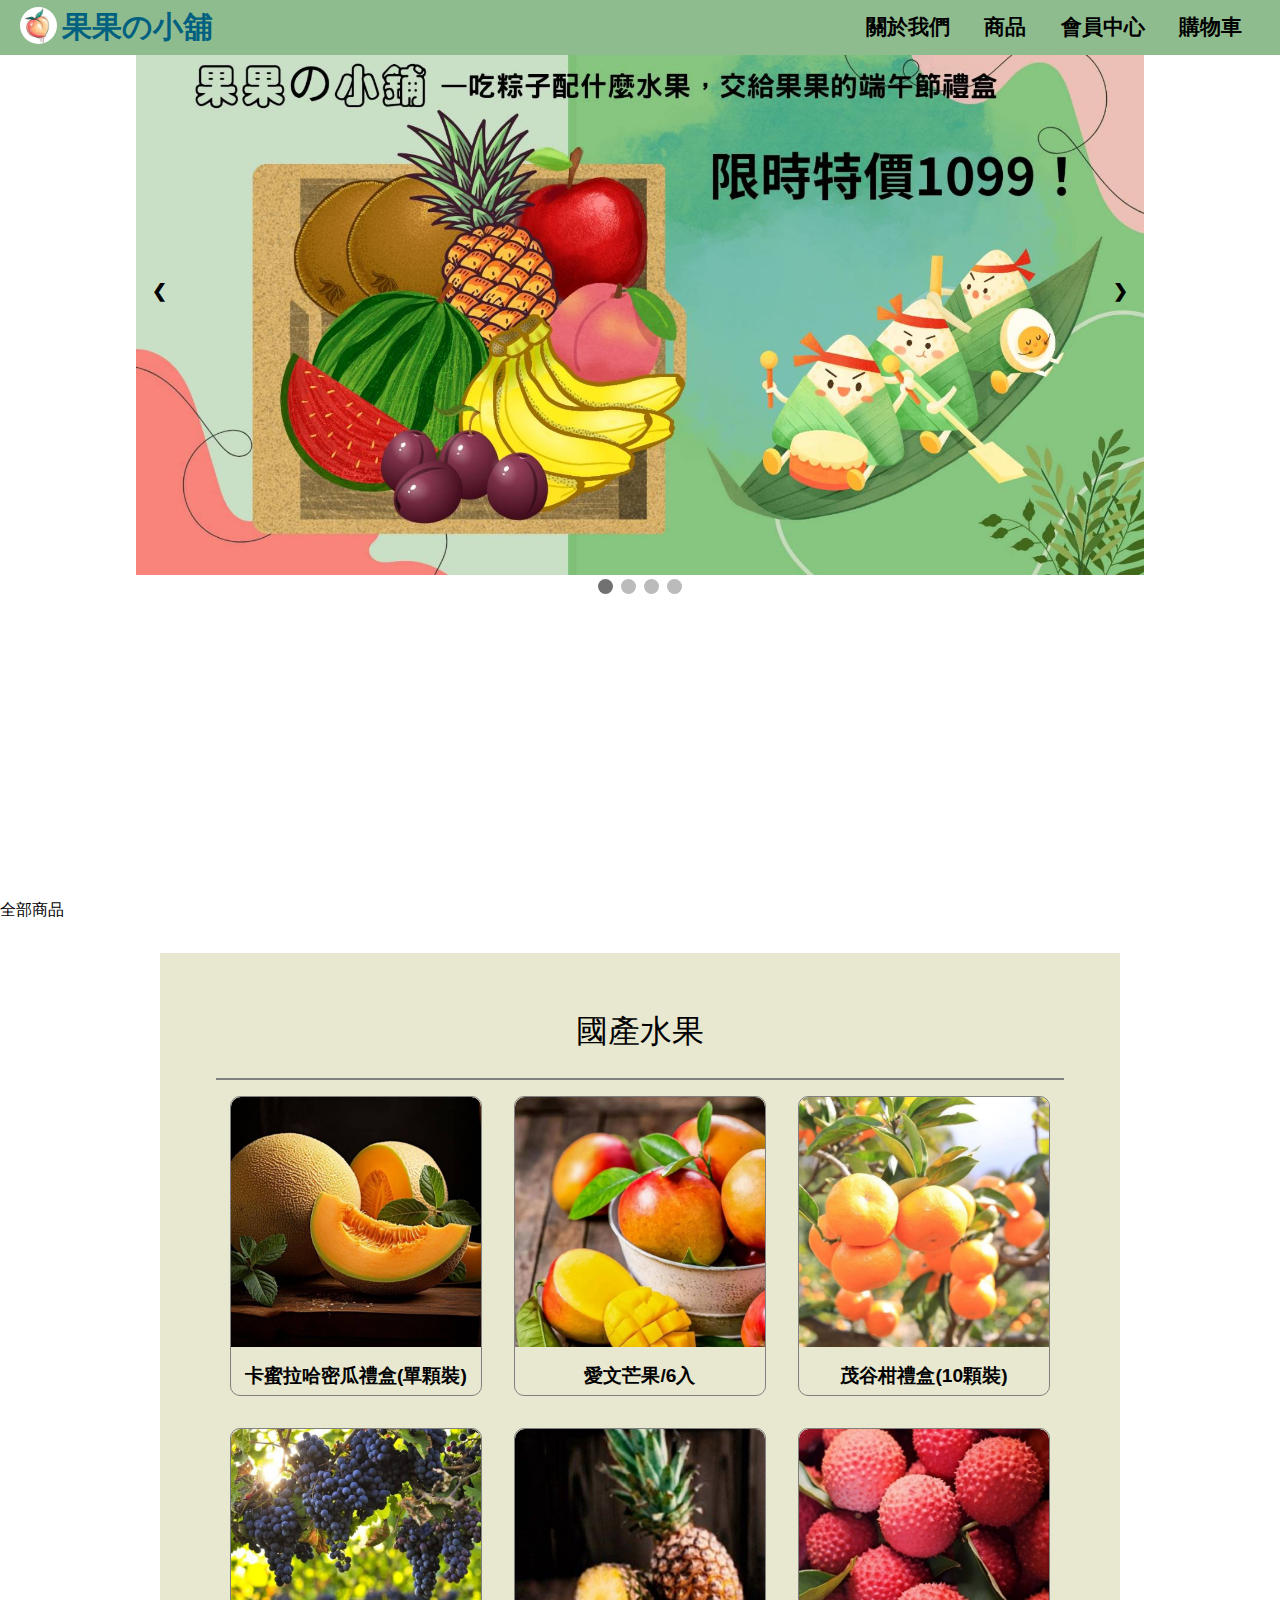
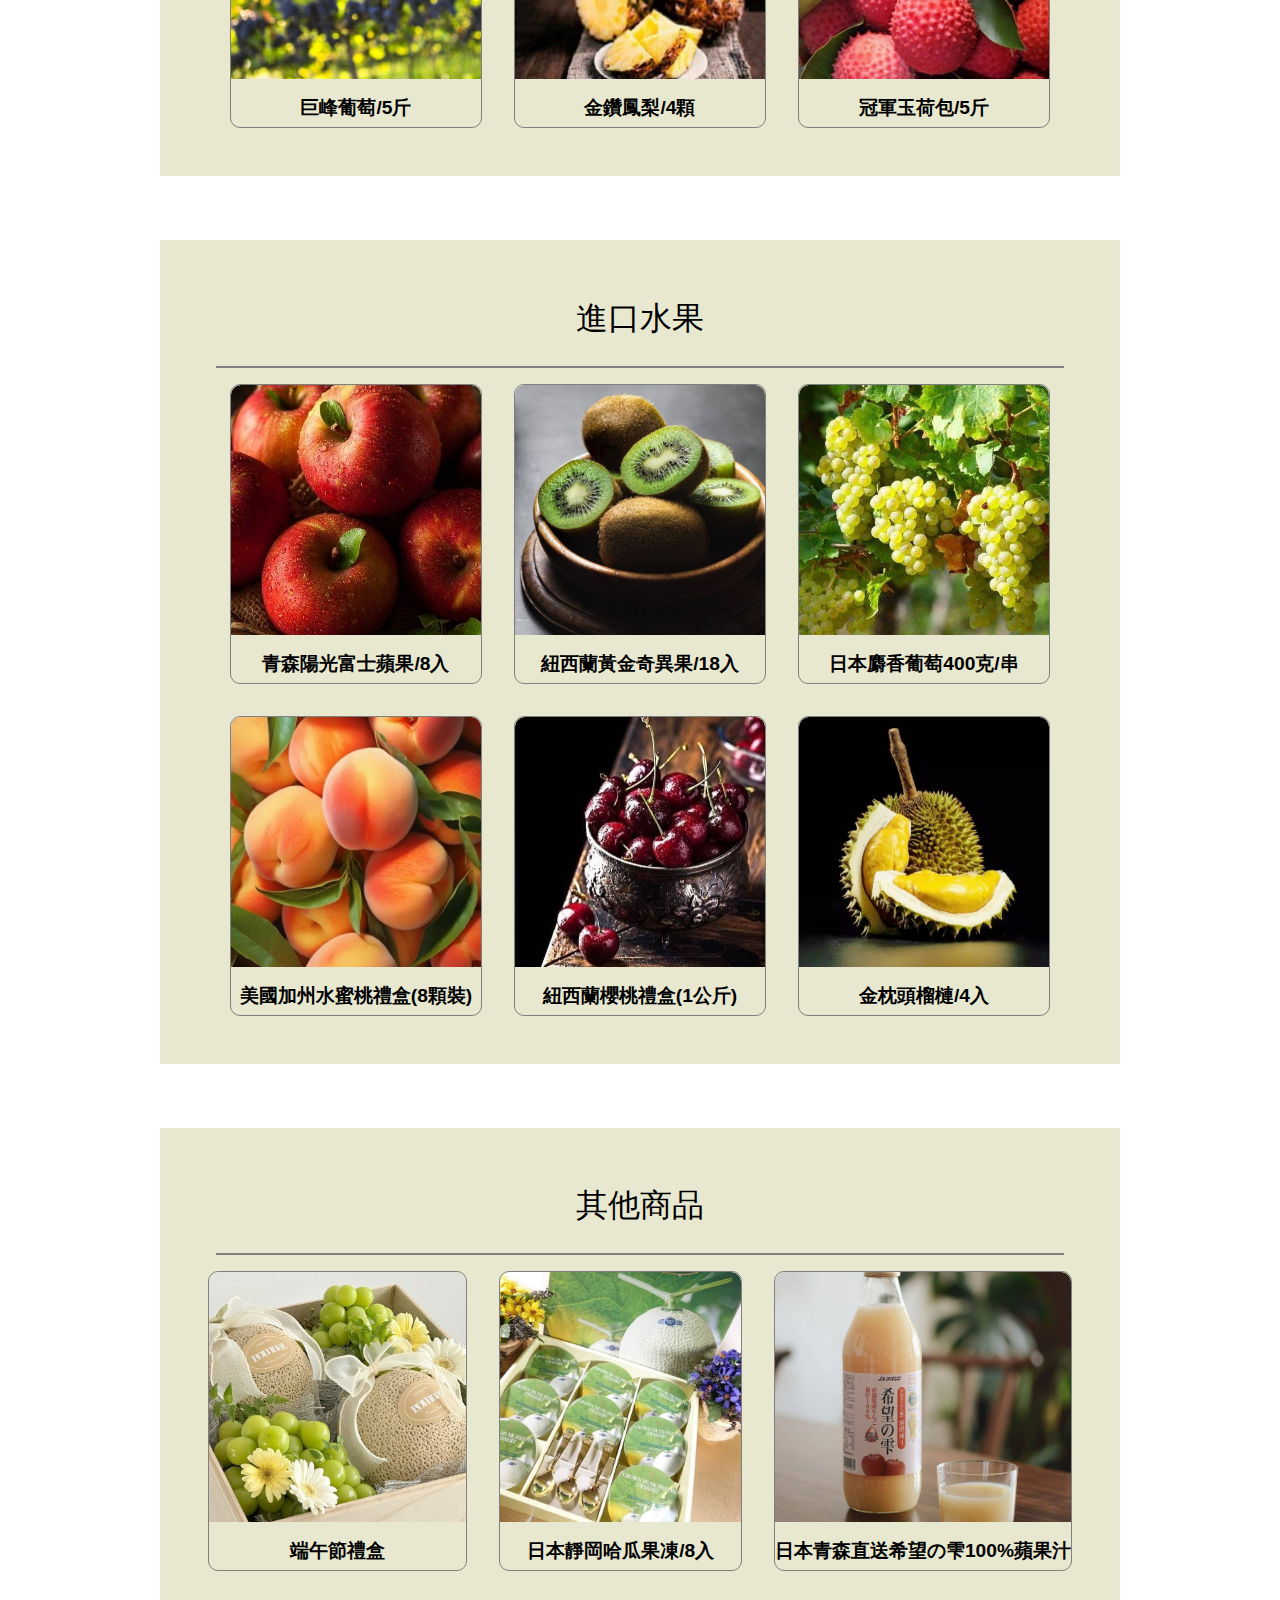
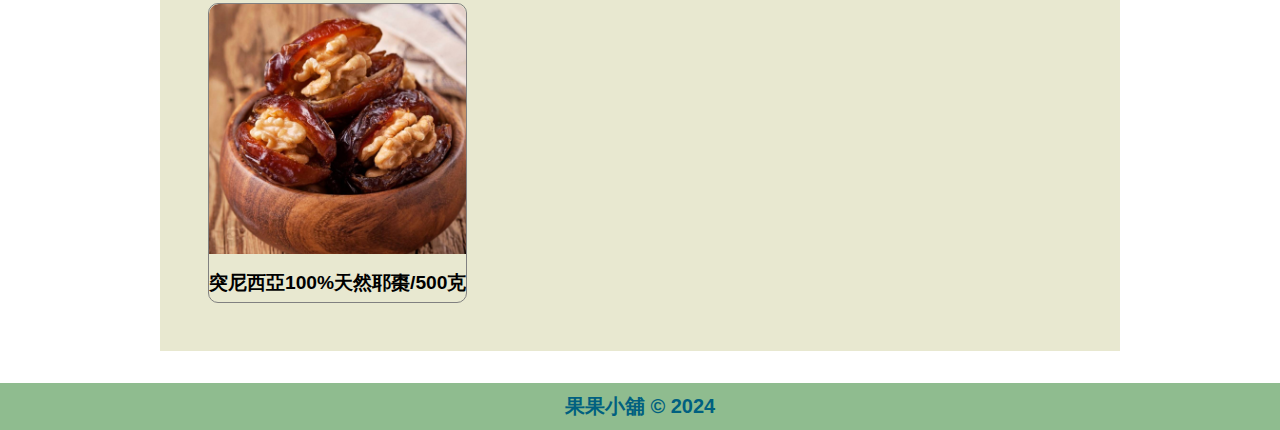
==== index.html @ a440bde3 "Update index.html" ====
<!DOCTYPE html>
<html lang="en">
<head>
    <meta charset="UTF-8">
    <meta http-equiv="X-UA-Compatible" content="IE=edge">
    <meta name="viewport" content="width=device-width, initial-scale=1.0">
    <title>Document</title>
    <!--換logo-->
    <link rel="shortcut icon" href="images/favicon.ico" type="image/x-icon">
    <link rel="stylesheet" href="style.css">
    <script type="text/javascript" src="script.js"></script>
    <script src="https://ajax.googleapis.com/ajax/libs/jquery/3.7.1/jquery.min.js"></script>
</head>
<body>
    <header>
        <div class="left">
            <div><img src="images/logo.jpg"></div>
            <div class="name"><a href="index.html">果果の小舖</a></div>
        </div>
        <nav class="right">
            <a href="AboutUs.html">關於我們</a>
            <a href="#indextitle">商品</a>
            <a href="customerCenter.html">會員中心</a>
            <a href="cart.html">購物車</a>           
        </nav>
    </header>
    <main>
        <section id="container">
            <iframe id="slide" src="slide.html" frameborder="0"></iframe>
        </section>
        <div id="indextitle">全部商品</div>
        <section>
            <div class="content" id="allcontent">
                <div class="contentTitle">國產水果</div>
                <hr>
                <div id="localFruits" class="detail">
                    <!-- 國產商品動態生成並插入到這裡 -->
                </div>
            </div>
        </section>
        <section>
            <div class="content">
                <div class="contentTitle">進口水果</div>
                <hr>
                <div id="importedFruits" class="detail">
                    <!-- 進口商品動態生成並插入到這裡 -->
                </div>
            </div>
        </section>
        <section>
            <div class="content">
                <div class="contentTitle">其他商品</div>
                <hr>
                <div id="otherProducts" class="detail">
                    <!-- 其他商品動態生成並插入到這裡 -->
                </div>
            </div>
        </section>
    </main>
    <footer>
        <p>果果小舖 © 2024</p>
    </footer>

    <script>
        const itemObj = {
            0: { category: 'local', name: '卡蜜拉哈密瓜禮盒(單顆裝)', price: '1000', description: '鮮嫩多汁的新品種，外觀偏橢圓形，甜度高達14度。不像一般哈密瓜軟綿的口感，反而似水梨般清脆爽口，在夏季品嘗沁涼脆口絕對是一大享受。', img: 'muskmelon.jpg', from: '嘉義民雄', pid: 'A00000001', pro: '常溫通風約可保存6天；將哈密瓜以報紙完整包覆後放冰箱冷藏，可冷藏保存約10-14天。' },
            1: { category: 'local', name: '愛文芒果/6入', price: '1500', description: '喝牛奶長大的芒果，皮紅肉黃口感Q，芒果香味別具特色，撲鼻的芒果香，口感香甜細嫩。完全熟成後請冷藏保存，表皮若出現黑色斑點，切除後即可放心食用。每日採收品質嚴選，產季短且產量有限。', img: 'mango.jpg', from: '台南玉井', pid: 'A00000002', pro: '收到後常溫放1-2天再食用甜味更足，常溫約可保存5-7天。' },
            2: { category: 'local', name: '茂谷柑禮盒(10顆裝)', price: '500', description: '自家果園種植，堅持使用少量農藥，皮薄且鮮甜多汁，甜酸中帶有蜂蜜的香氣，十分稀罕美味；富含維他命C、維他命B12、有機酸等營養成分。', img: 'murcott.jpg', from: '台中東勢', pid: 'A00000003', pro: '收到後放置常溫陰涼處即可，建議2星期食用完以保持最佳風味。' },
            3: { category: 'local', name: '巨峰葡萄/5斤', price: '699', description: '果粒大小均勻且堅實，富含維生素A及花青素，口感豐富、清爽酸甜；紅色葡萄－巨峰葡萄，連著果皮一起吃，是你必須品嘗過的水果。', img: 'grapes.jpg', from: '彰化溪湖', pid: 'A00000004', pro: '常溫下可存放3-4天，若放至冰箱冷藏可存放15-20天。' },
            4: { category: 'local', name: '金鑽鳳梨/4顆', price: '480', description: '國際知名的台灣鳳梨，果肉纖維分明且不咬嘴，外皮非常薄易於剝落。富含蛋白酶幫助身體有效吸收蛋白質，可調節身體機能的天然保養品。', img: 'pineapple.jpg', from: '臺南關廟', pid: 'A00000005', pro: '放在陰涼通風處，常溫下可保鮮2-3天。' },
            5: { category: 'local', name: '冠軍玉荷包/5斤', price: '1280', description: '評鑑冠軍的玉荷包是王者荔枝品種，果肉豐厚且核小，汁多酸甜比例佳，擁有高甜度但卻不會甜到膩口；為百大青農栽種，經層層把關可放心食用。', img: 'lychee.jpg', from: '高雄', pid: 'A00000006', pro: '新鮮玉荷包用報紙包住，放進塑膠袋冷藏，可保存約7天。' },
            6: { category: 'imported', name: '青森陽光富士蘋果/8入', price: '1240', description: '生長在陽光充足、晝夜溫差大的天氣，加上果農的細心栽種，每一顆蜜蘋果斑點明顯，甜度及口感極佳，經常會在果核周圍生產蜜芯及蜜炙，切開為透明霜狀，如蜂蜜般香甜美味。', img: 'apple.jpg', from: '日本', pid: 'B00000001', pro: '放入冰箱冷藏，可存放約2-3週。' },
            7: { category: 'imported', name: '紐西蘭黃金奇異果/18入', price: '1080', description: '國際6大有機評鑑機構抽驗合格，果皮薄透、果肉豐沛多汁且甜中帶微酸。嚴選的特大果規格，帶有獨特濃濃的蜜糖香氣，甜味超濃，一點酸味也沒有，18顆家庭號箱適合全家一同享用。', img: 'kiwi.jpg', from: '紐西蘭', pid: 'B00000002', pro: '放入冰箱冷藏，可存放約2-3週。' },
            8: { category: 'imported', name: '日本麝香葡萄400克/串', price: '1200', description: '日本季節限定葡萄，飽滿翠綠且皮薄無籽；因甜度極高，若果實熟成由綠轉黃，反而會使麝香葡萄更香甜，一顆接一顆停不下來。', img: 'greengrape.jpg', from: '日本', pid: 'B00000003', pro: '冷藏保存約5天。' },
            9: { category: 'imported', name: '美國加州水蜜桃禮盒(8顆裝)', price: '1500', description: '加州空運水蜜桃最快能於採收後二十四小時抵達台灣，新鮮度如同剛採收自果園一般。入口即化的水蜜桃，甜而多汁，濃郁的香氣，厚實的果肉，一口咬下超幸福。', img: 'peach.jpg', from: '美國', pid: 'B00000004', pro: '冷藏保存放2-3天，請盡快食用完畢。' },
            10: { category: 'imported', name: '紐西蘭櫻桃禮盒(1公斤)', price: '1380', description: '櫻桃含有豐富的花青素、槲皮素、鞣花酸，都是天然的抗氧化劑，有潤澤肌膚的功效；專人摘採，以冰水流動清洗、包裝，就像現摘的一樣；香甜的櫻桃搭配精美包裝為送禮的第一選擇。', img: 'cherry.jpg', from: '紐西蘭', pid: 'B00000005', pro: '冷藏可保存10~14天。' },
            11: { category: 'imported', name: '金枕頭榴槤/4入', price: '4500', description: '從泰國空運的熱帶水果之王的榴槤，果肉呈淡黃色、口感軟嫩香甜像冰淇淋，撲鼻而來的香氣讓人欲罷不能！', img: 'durian.jpg', from: '泰國', pid: 'B00000006', pro: '未成熟可存放常溫，榴槤成熟時而表皮稍裂，即可將果肉取下，放置冷藏或冷凍。' },
            12: { category: 'other', name: '端午節禮盒', price: '1099', description: '日本麝香葡萄以及水蜜桃禮盒，限時的端午節禮盒；吃完粽子吃一口水果恰好，不論自行享用或送禮，都非合適喔！', img: 'giftbox.jpg', from: '日本', pid: 'C00001234', pro: '冷藏保存約4天。' },
            13: { category: 'other', name: '日本靜岡哈瓜果凍/8入', price: '1300', description: '原料取自於日本皇冠級靜岡哈密瓜的日本靜岡縣哈密瓜果凍，芳醇濃厚又爽口的哈蜜瓜甜味，被完整的封鎖在這個果凍裡，配上高質感的金色湯匙品嚐，又是更上一層的豪華感受；使用精緻的包裝非常適合送禮。', img: 'jelly.jpg', from: '日本', pid: 'B00000007', pro: '於冰箱冷藏（建議3～5日食用完畢）。' },
            14: { category: 'other', name: '日本青森直送希望の雫100%蘋果汁', price: '250', description: '100%日本青森縣產蘋果鮮榨而成，無任何添加；嚴選蜜蘋果，飽滿又多汁；濃郁蘋果香氣，口感滑順香甜，日本原裝進口連續六年獲國際品質評鑑組織(Monde Selection)金獎。', img: 'juice.jpg', from: '日本', pid: 'B00000008', pro: '收到後請冷藏保存，3天為最佳賞味期，敬請儘速食用完畢。' },
            15: { category: 'other', name: '突尼西亞100%天然耶棗/500克', price: '300', description: '超級食物椰棗，含有豐富維他命、礦物質、膳食纖維，而且含天然果糖，但升糖指數低，可以當作健康小食；為突尼西亞三寶之一。', img: 'jujube.jpg', from: '突尼西亞', pid: 'B00000009', pro: '存放於常溫，避免於高溫、潮濕、日光直射，開封後請於半個月內食用完畢。' },
        };
        window.onload = function() {
            generateItems();
        };
        function generateItems() {
            let objLength = Object.keys(itemObj).length;
            for(let i=0; i<objLength; i++) {
                let item = itemObj[i.toString()];
                if (item.category == 'local') {
                    $("#localFruits").append(newCardItem(item));
                } else if (item.category == 'imported') {
                    $("#importedFruits").append(newCardItem(item));
                } else {
                    $("#otherProducts").append(newCardItem(item));
                }
            }
        }
        function newCardItem(item) {
            let temp = '';
            temp += '<a href="details.html?name=' + encodeURIComponent(item.name) + '&description=' + encodeURIComponent(item.description) 
            +'&price=' + encodeURIComponent(item.price) + '&img=' + encodeURIComponent(item.img) + '&pid=' + encodeURIComponent(item.pid)
            + '&pro=' + encodeURIComponent(item.pro) + '&from=' + encodeURIComponent(item.from) + '">';
            temp += '<div class="cardItem">';
            temp += '  <img class="card-img-top" src="./images/' + item.img + '"></img>';
            temp += '  <div class="card-body">';
            temp += '    <p class="card-text" style="height: 1rem;">' + item.name + '</p>';
            temp += '  </div>';
            temp += '</div>';
            return temp;
        }
    </script>
</body>
</html>
---- style.css ----
* {
    margin: 0%;
    padding: 0%;
    list-style: none;
    font-family: sans-serif, "標楷體";
}

.left {
    display: flex;
    float: left;
    margin: 7px 0px 8px 20px;
}

.left img {
    width: 37px;
    border-radius: 50%;
    margin-right: 5px;
}

.name a {
    text-decoration: none;
    color: #006080;
    font-weight: 600;
    font-size: 30px;
}

.right {
    float: right;
    margin-right: 10px;
}

/*header*/
header {
    background-color: #8fbc8f;
    position: fixed;
    width: 100%;
    height: 55px;
}

nav {
    padding: 13px;
}

nav a {
    text-decoration: none;
    font-size: 21px;
    font-weight: 600;
    color: black;
    padding: 18px 15px;
}

nav a:hover {
    background-color: #008080;
    color: #bc8f8f;
}

/*main*/
section {
    display: flex;
    justify-content: center;
}

#container {
    width: 100%;
    height: 100vh;
}

#slide {
    width: 80%;
    width: 80%;
    border: none;
}

.content {
    display: grid;
    grid-gap: 1rem;
    grid-template-rows: auto auto;
    width: 75%;
    margin: 2.5% auto;
    background: #e8e8d0;
    padding: 3rem;
    box-sizing: border-box;
}

.contentTitle {
    text-align: center;
    margin: 1%;
    font-size: 2rem;
}

hr {
    border: 1px solid;
    width: 98%;
    margin: 0 auto;
}

.detail {
    display: grid;
    grid-gap: 2rem;
    grid-template-columns: 1fr 1fr 1fr;
    grid-template-rows: 1fr 1fr;
    width: auto;
    margin: 0 auto;
    padding: 0;
}

.detail>a {
    display: flex;
    justify-content: center;
    align-items: center;
    text-decoration: none;
    width: 100%;
}

.cardItem {
    border: 1px solid gray;
    border-radius: 10px;
    overflow: hidden;
    width: 100%;
    height: 300px;
    box-sizing: border-box;
    text-align: center;
    display: flex;
    flex-direction: column;
    justify-content: space-between;
    align-items: stretch;
}

.card-img-top {
    width: 100%;
    height: 250px;
    object-fit: cover;
    border-top-left-radius: 10px;
    border-top-right-radius: 10px;
}

.card-text {
    color: black;
    font-weight: 600;
    font-size: 1.2rem;
    padding: 1rem 0;
    overflow: hidden;
    text-overflow: ellipsis;
    white-space: nowrap;
    margin: 0;
    width: 100%;
    height: 100px;
}

/*footer*/
footer {
    background-color: #8fbc8f;
    color: #006080;
    font-weight: 600;
    text-align: center;
    font-size: 20px;
    padding: 10px;
}

/*aboutus*/
.alltext {
    width: 60%;
    align-items: center;
    margin-top: 55px;
}

.about {
    background-color: #e8e8d0;
    border: 2px dashed black;
    border-radius: 15px;
    margin: 10px;
    padding: 10px;
}

.abouttitle {
    font-size: 20px;
    font-weight: 600;
}

.abouttext {
    background-color: #e8e8d0;
    font-size: 17px;
    margin-top: 2px;
}

.aboutus {
    display: flex;
    justify-content: center;
    align-items: center;
    width: 28%;
}

.pic img {
    width: 180px;
    border-radius: 50%;
    margin: 10px;
    border: 1px solid black;
}

.us {
    font-size: 22px;
    font-weight: 700;
    margin: 10px 0px 9px 0px;
}

.ustext {
    font-size: 17px;
    font-weight: 600;
    margin-bottom: 10px;
}

@media screen and (max-width: 639px) {
    .right {
        display: none;
    }

    .left {
        width: 100%;
        background-color: grey;
    }
}

@media (max-width: 768px) {
    .product-details {
        flex-direction: column;
    }

    .product-details>.left {
        width: 100%;
        height: auto;
    }

    .product-details>.right {
        width: 100%;
        margin-left: 0;
        margin-top: 1rem;
    }

    .btn_cart,
    .btn-container {
        width: 100%;
    }
}

@media (max-width: 480px) {
    .feedback {
        margin: 2% 1%;
        padding: 1%;
    }

    .getFeedback {
        padding: 0.5rem;
        margin: 0.5rem;
    }
}
/*map*/
.map {
    display: flex;
    margin: 2%;
}

.mapleft {
    text-align: right;
    width: 50%;
}

.mapright {
    text-align: left;
    width: 50%;
    margin: 3% 1%;
}
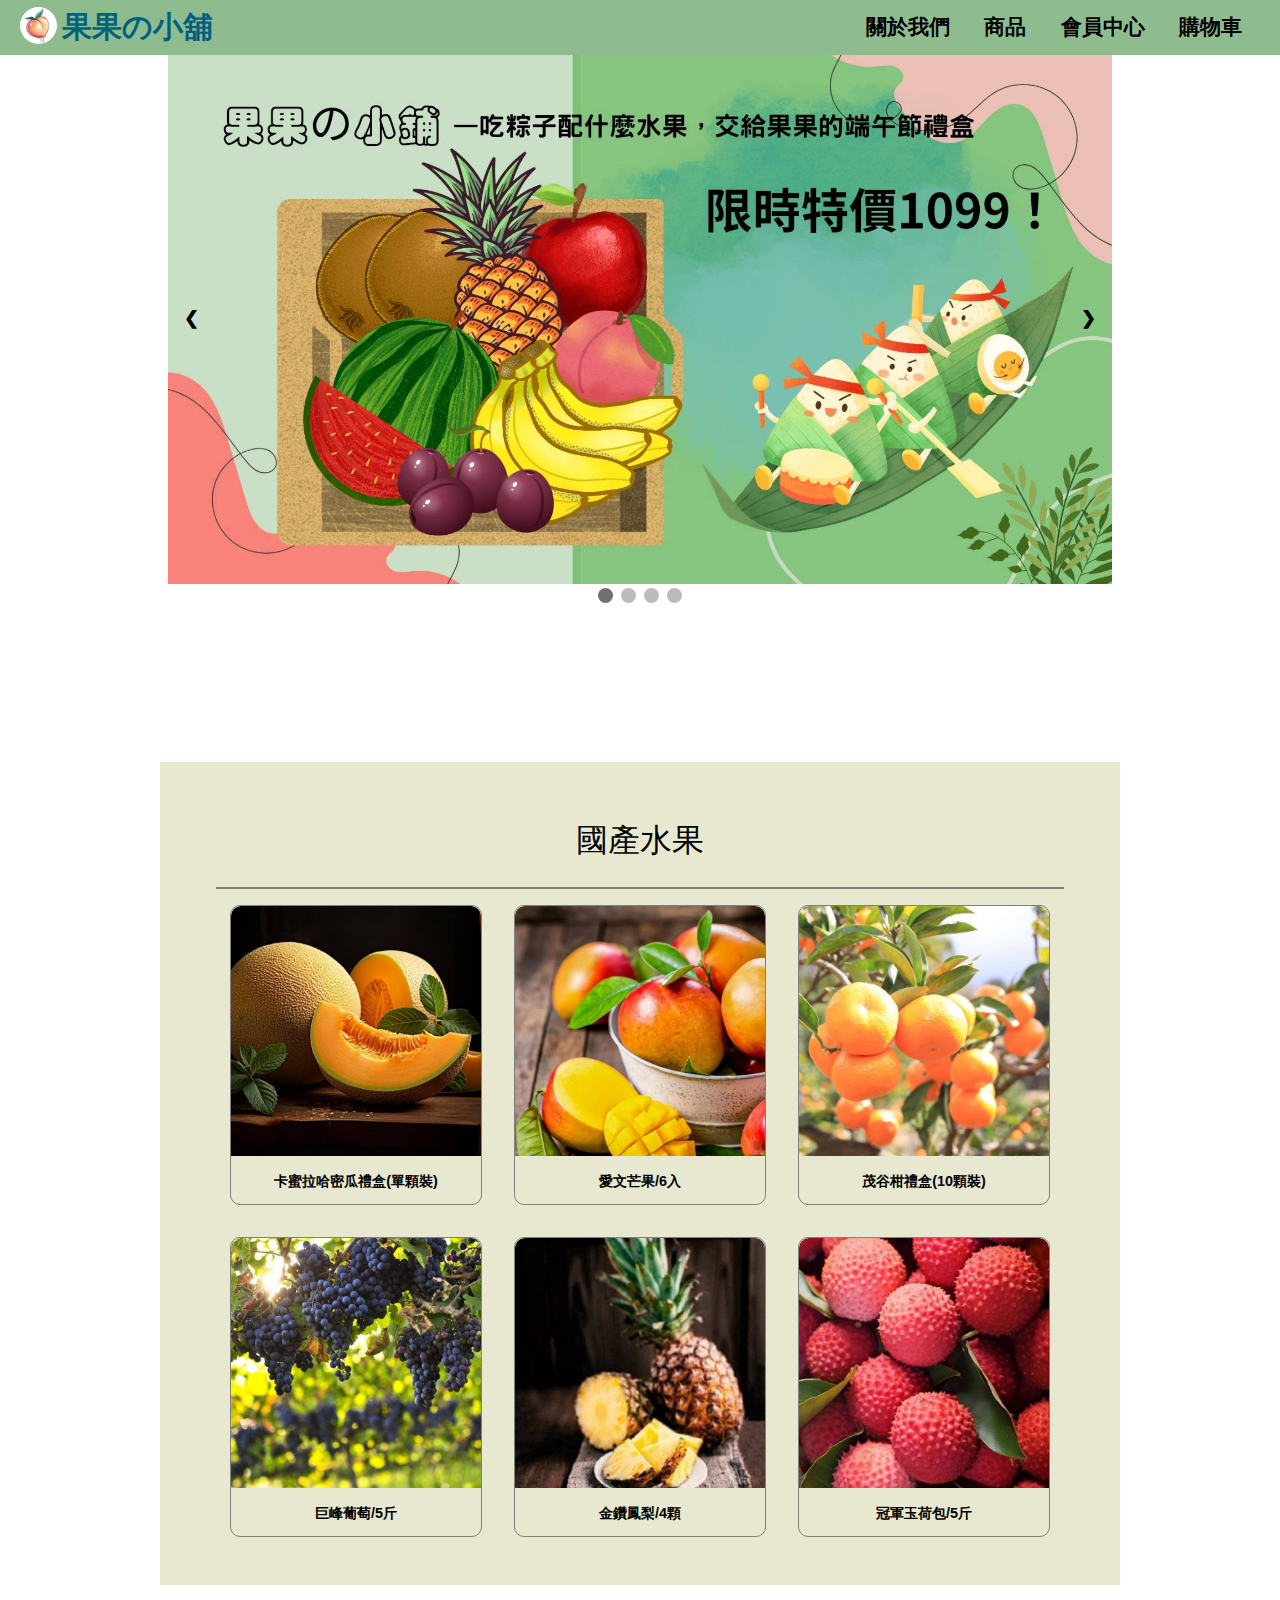
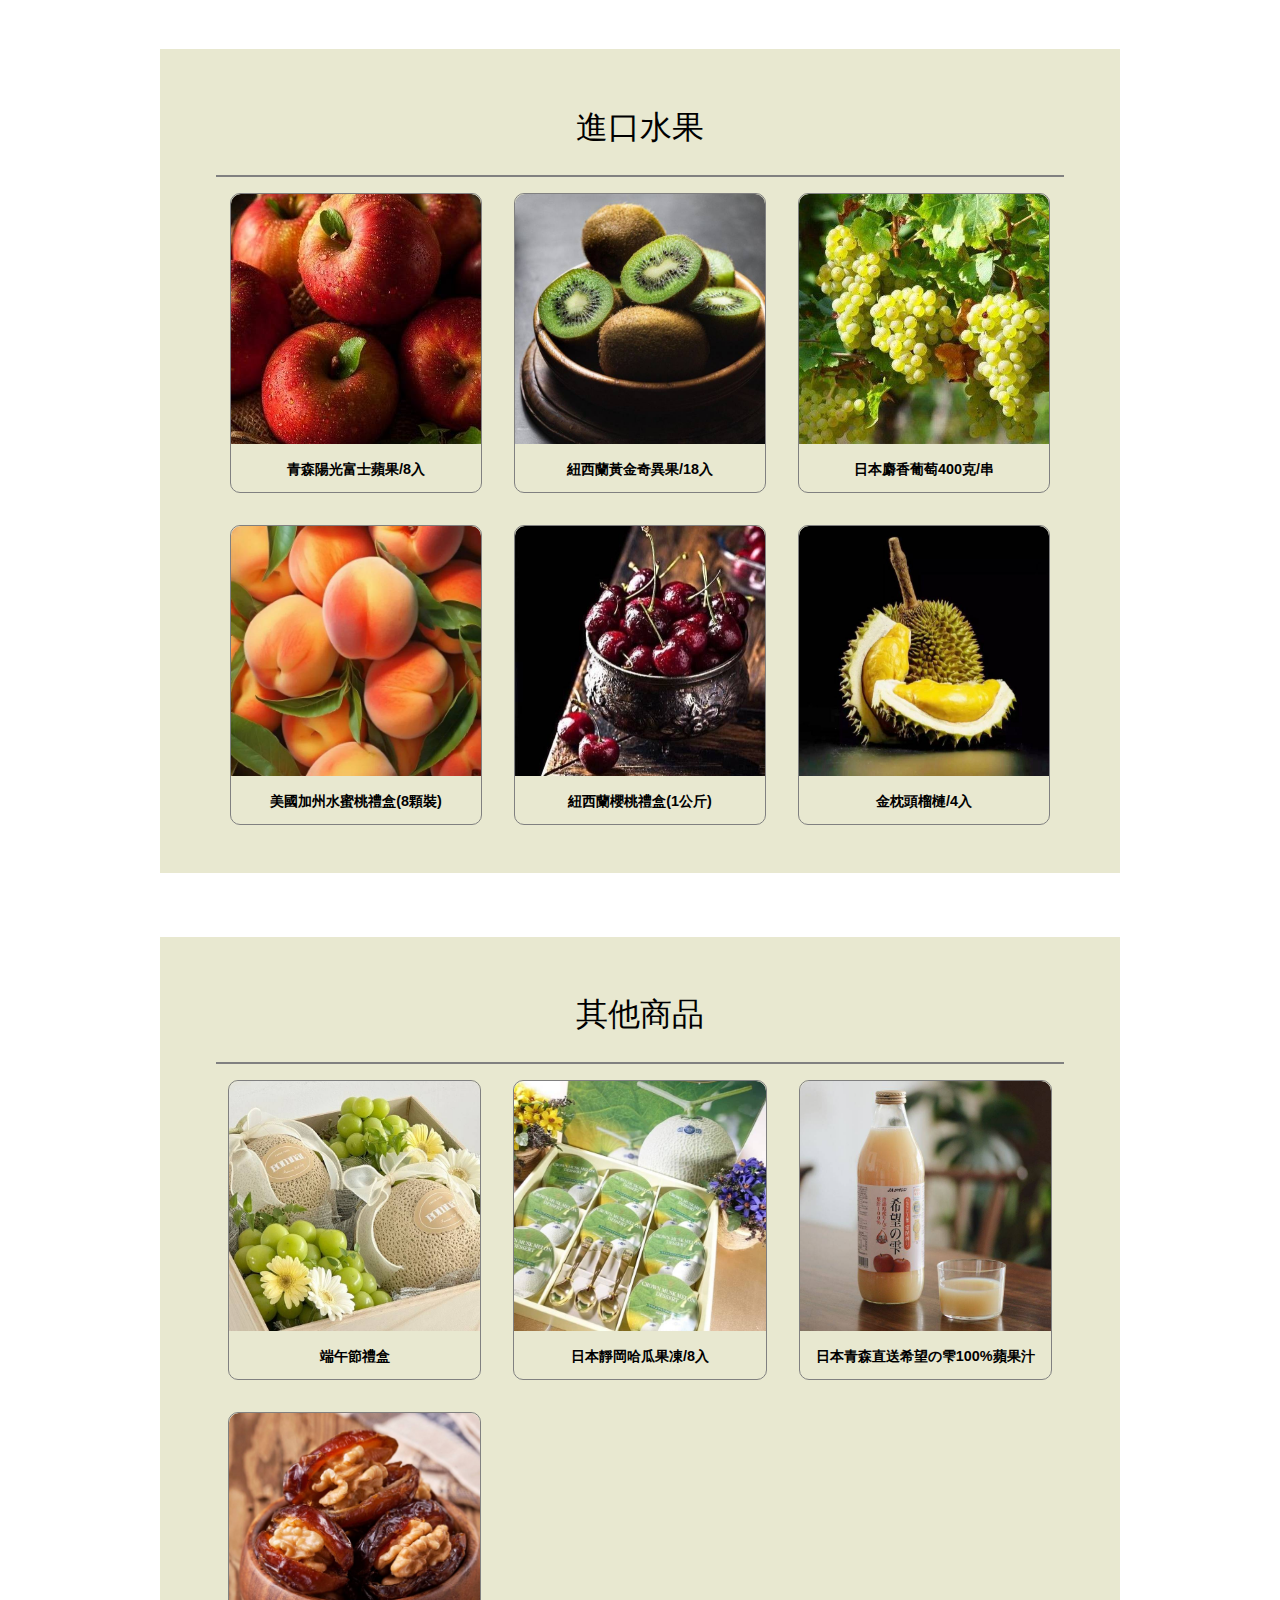
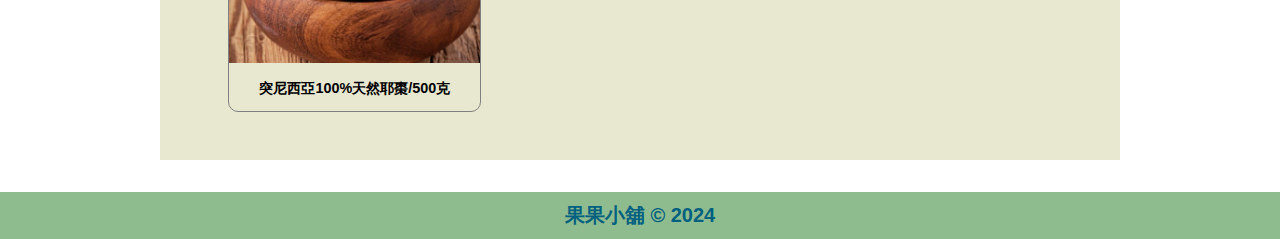
==== commit 5aab1790: "Update index.html" ====
--- a/index.html
+++ b/index.html
@@ -19,7 +19,7 @@
         </div>
         <nav class="right">
             <a href="AboutUs.html">關於我們</a>
-            <a href="#indextitle">商品</a>
+            <a href="#allcontent">商品</a>
             <a href="customerCenter.html">會員中心</a>
             <a href="cart.html">購物車</a>           
         </nav>
@@ -28,9 +28,8 @@
         <section id="container">
             <iframe id="slide" src="slide.html" frameborder="0"></iframe>
         </section>
-        <div id="indextitle">全部商品</div>
         <section>
-            <div class="content" id="allcontent">
+            <div class="content">
                 <div class="contentTitle">國產水果</div>
                 <hr>
                 <div id="localFruits" class="detail">
--- a/style.css
+++ b/style.css
@@ -60,14 +60,25 @@
     justify-content: center;
 }
 
+#allcontent {
+    width: 75%;
+    font-size: 2rem;
+    text-align: center;
+    color: black;
+    padding: 10px 0px;
+    margin: auto;
+    background-color: #e8e8d0;
+}
+
 #container {
     width: 100%;
-    height: 100vh;
+    height: 730px;
 }
 
 #slide {
-    width: 80%;
-    width: 80%;
+    margin-top: 45px;
+    width: 75%;
+    height: 100%;
     border: none;
 }
 
@@ -137,7 +148,7 @@
 .card-text {
     color: black;
     font-weight: 600;
-    font-size: 1.2rem;
+    font-size: 0.9rem;
     padding: 1rem 0;
     overflow: hidden;
     text-overflow: ellipsis;
@@ -209,63 +220,126 @@
     margin-bottom: 10px;
 }
 
-@media screen and (max-width: 639px) {
-    .right {
-        display: none;
-    }
-
-    .left {
-        width: 100%;
-        background-color: grey;
-    }
-}
-
-@media (max-width: 768px) {
-    .product-details {
+@media (min-width:600px) and (max-width:979px) {
+    * {
+        margin: 0;
+        font-size: 14px;
+    }
+
+    header {
+        height: 70px;
+        margin: 0;
+    }
+
+    #container {
+        height: 500px;
+    }
+
+    #slide {
+        height: 100%;
+        width: 75%;
+        margin-top: 80px;
+    }
+
+    nav a {
+        font-size: 18px;
+        padding: 5px;
+    }
+
+    .detail {
+        width: 90%;
+        grid-template-columns: 1fr 1fr;
+        grid-template-rows: 1fr 1fr 1fr;
+    }
+
+    #otherProducts {
+        width: 90%;
+        grid-template-columns: 1fr 1fr;
+        grid-template-rows: 1fr 1fr;
+    }
+
+    .alltext {
+        width: 80%;
+        margin-top: 90px;
+    }
+
+    #us {
         flex-direction: column;
-    }
-
-    .product-details>.left {
-        width: 100%;
-        height: auto;
-    }
-
-    .product-details>.right {
-        width: 100%;
-        margin-left: 0;
-        margin-top: 1rem;
-    }
-
-    .btn_cart,
-    .btn-container {
-        width: 100%;
-    }
-}
-
-@media (max-width: 480px) {
-    .feedback {
-        margin: 2% 1%;
-        padding: 1%;
-    }
-
-    .getFeedback {
-        padding: 0.5rem;
-        margin: 0.5rem;
-    }
-}
-/*map*/
-.map {
-    display: flex;
-    margin: 2%;
-}
-
-.mapleft {
-    text-align: right;
-    width: 50%;
-}
-
-.mapright {
-    text-align: left;
-    width: 50%;
-    margin: 3% 1%;
-}
+        align-items: center;
+    }
+
+    .us,
+    .ustext {
+        text-align: center;
+    }
+
+    .aboutus {
+        flex-direction: column;
+        align-items: center;
+        width: 85%;
+    }
+}
+
+@media screen and (max-width:599px) {
+    * {
+        margin: 0;
+        font-size: 12px;
+    }
+
+    header {
+        height: 90px;
+        margin: 0;
+    }
+
+    #container {
+        height: 320px;
+    }
+
+    #slide {
+        height: 100%;
+        width: 75%;
+        margin-top: 100px;
+    }
+
+    nav a {
+        font-size: 16px;
+        padding: 5px;
+    }
+
+    #allcontent {
+        margin-top: 40px;
+    }
+
+    .detail {
+        width: 90%;
+        grid-template-columns: 1fr;
+        grid-template-rows: 1fr 1fr 1fr 1fr 1fr 1fr;
+    }
+
+    #otherProducts {
+        width: 90%;
+        grid-template-columns: 1fr;
+        grid-template-rows: 1fr 1fr 1fr 1fr;
+    }
+
+    .alltext {
+        width: 80%;
+        margin-top: 90px;
+    }
+
+    #us {
+        flex-direction: column;
+        align-items: center;
+    }
+
+    .us,
+    .ustext {
+        text-align: center;
+    }
+
+    .aboutus {
+        flex-direction: column;
+        align-items: center;
+        width: 85%;
+    }
+}
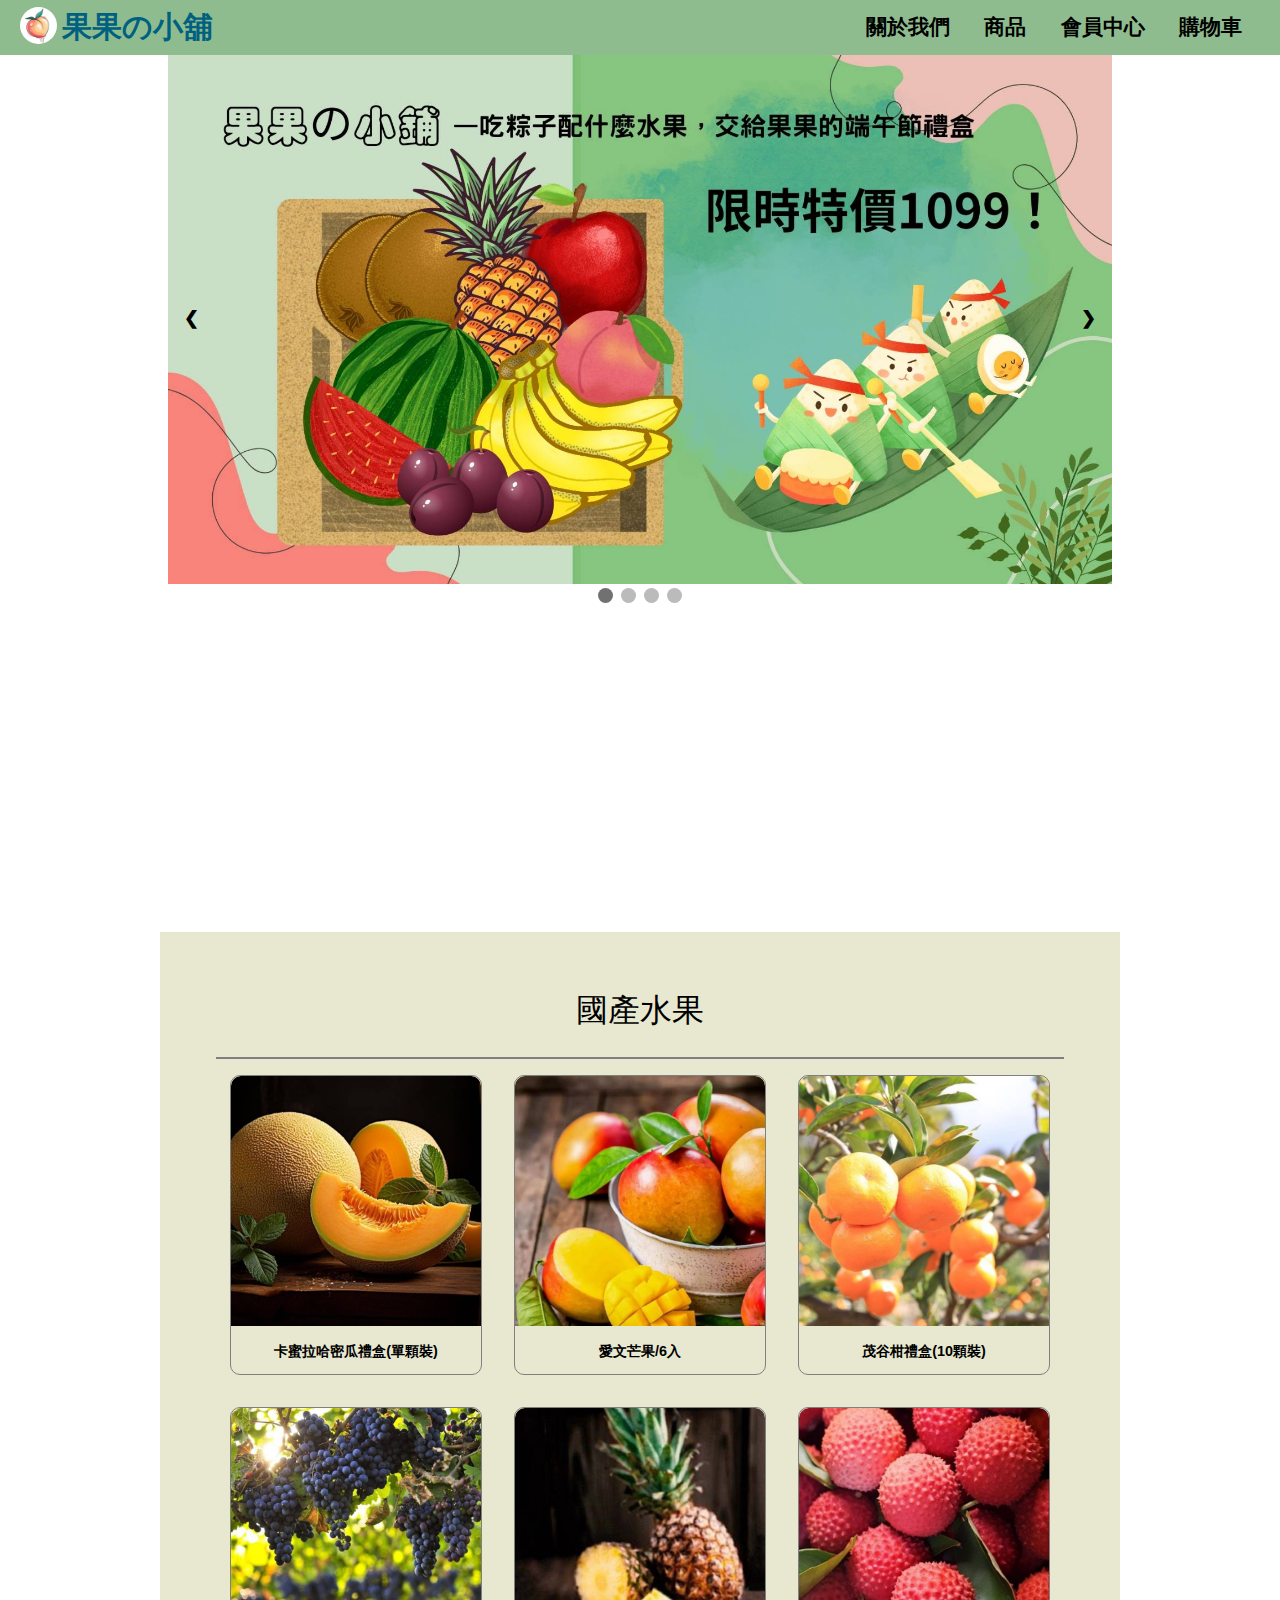
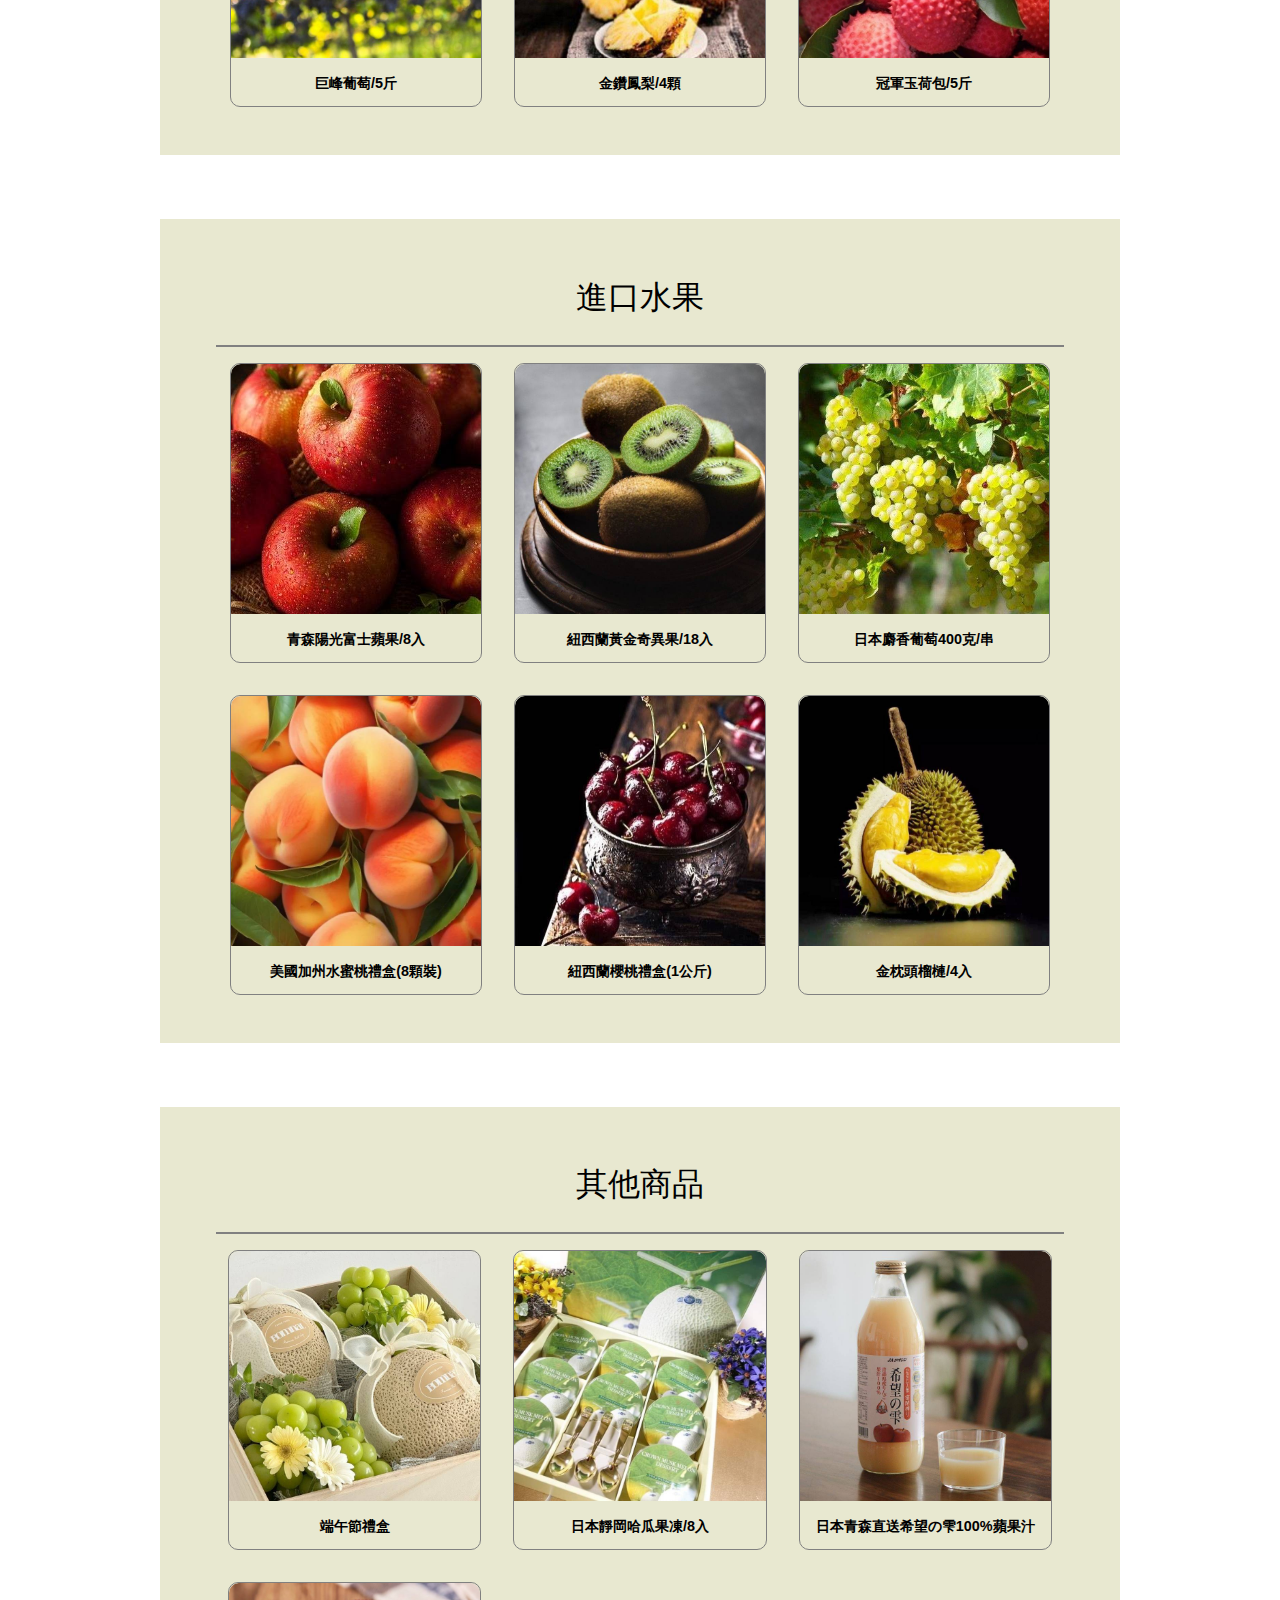
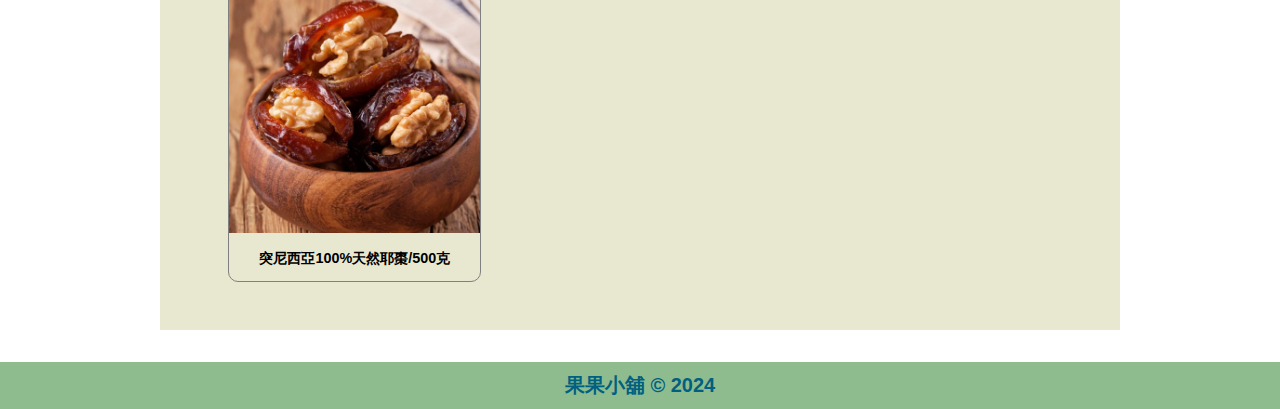
==== commit 60a2b888: "Update index.html" ====
--- a/index.html
+++ b/index.html
@@ -4,7 +4,7 @@
     <meta charset="UTF-8">
     <meta http-equiv="X-UA-Compatible" content="IE=edge">
     <meta name="viewport" content="width=device-width, initial-scale=1.0">
-    <title>Document</title>
+    <title>果果の小舖</title>
     <!--換logo-->
     <link rel="shortcut icon" href="images/favicon.ico" type="image/x-icon">
     <link rel="stylesheet" href="style.css">
--- a/style.css
+++ b/style.css
@@ -60,19 +60,9 @@
     justify-content: center;
 }
 
-#allcontent {
-    width: 75%;
-    font-size: 2rem;
-    text-align: center;
-    color: black;
-    padding: 10px 0px;
-    margin: auto;
-    background-color: #e8e8d0;
-}
-
 #container {
     width: 100%;
-    height: 730px;
+    height: 100vh;
 }
 
 #slide {
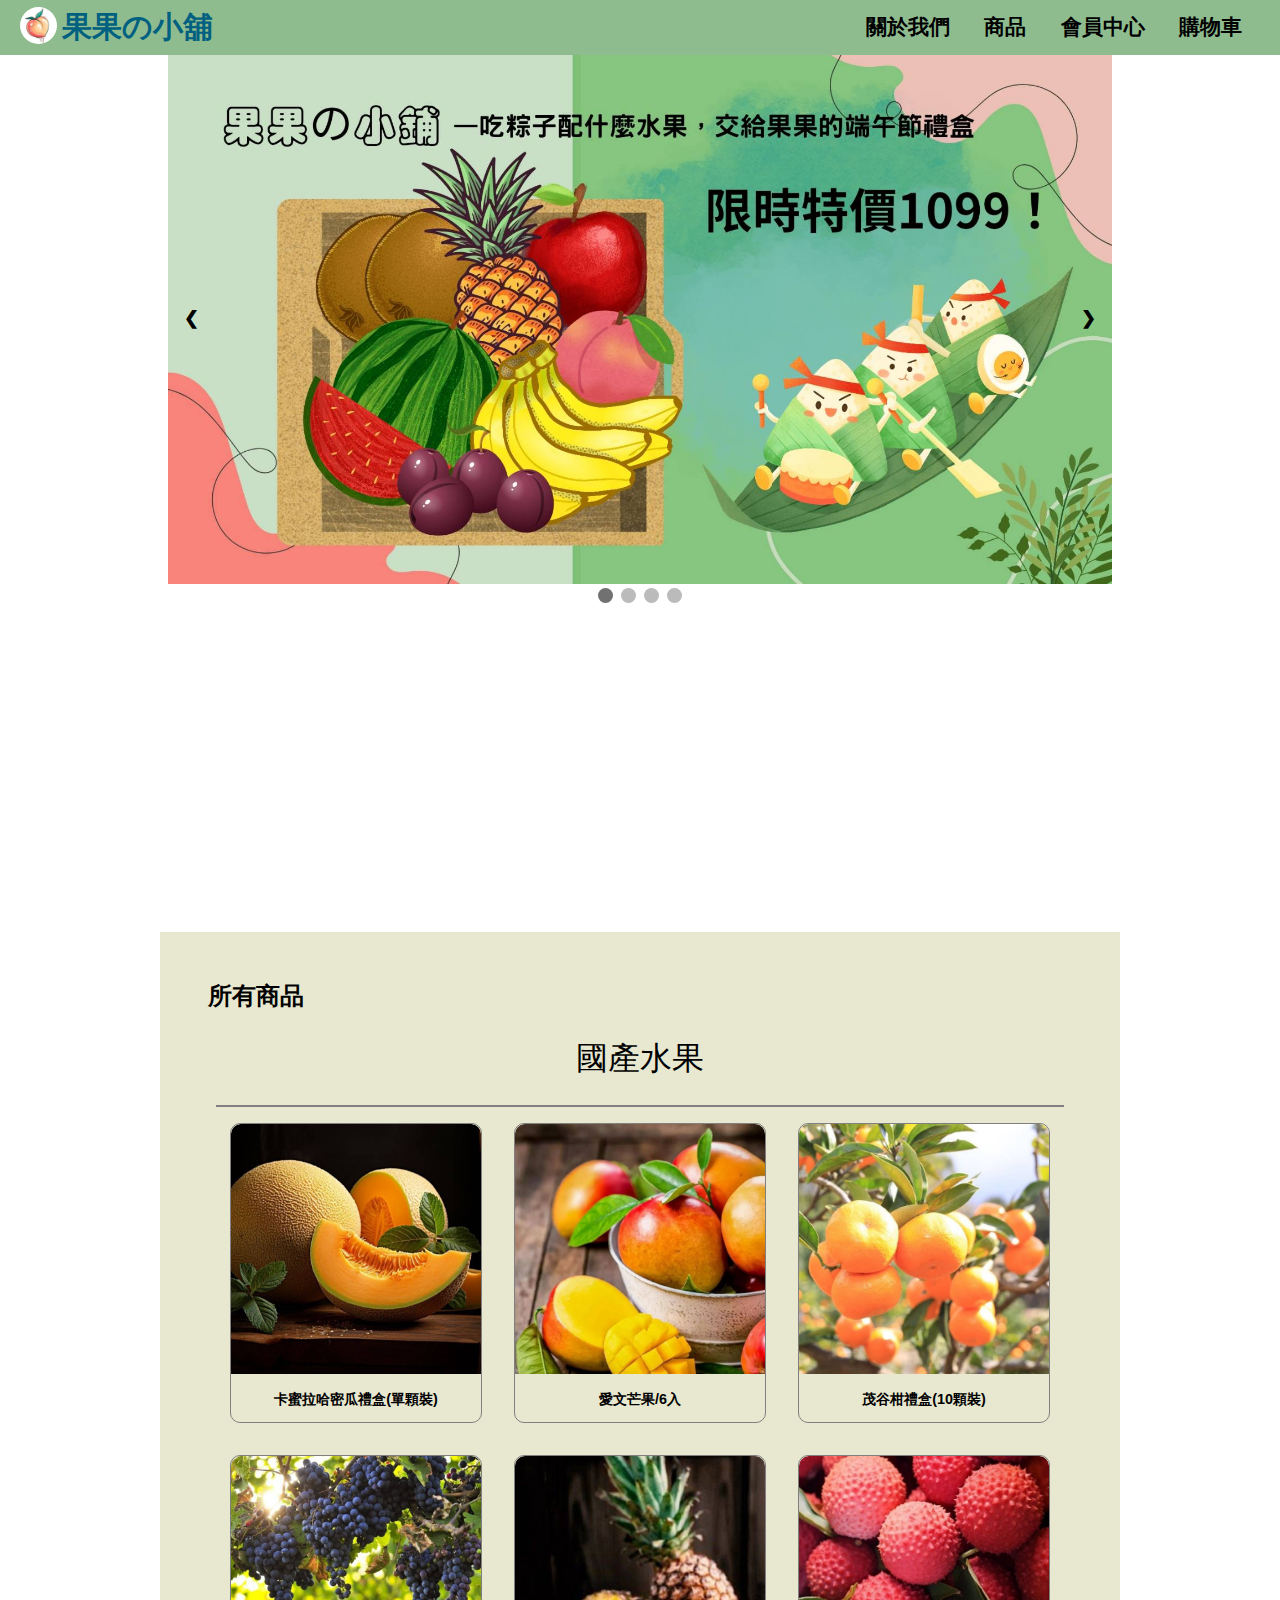
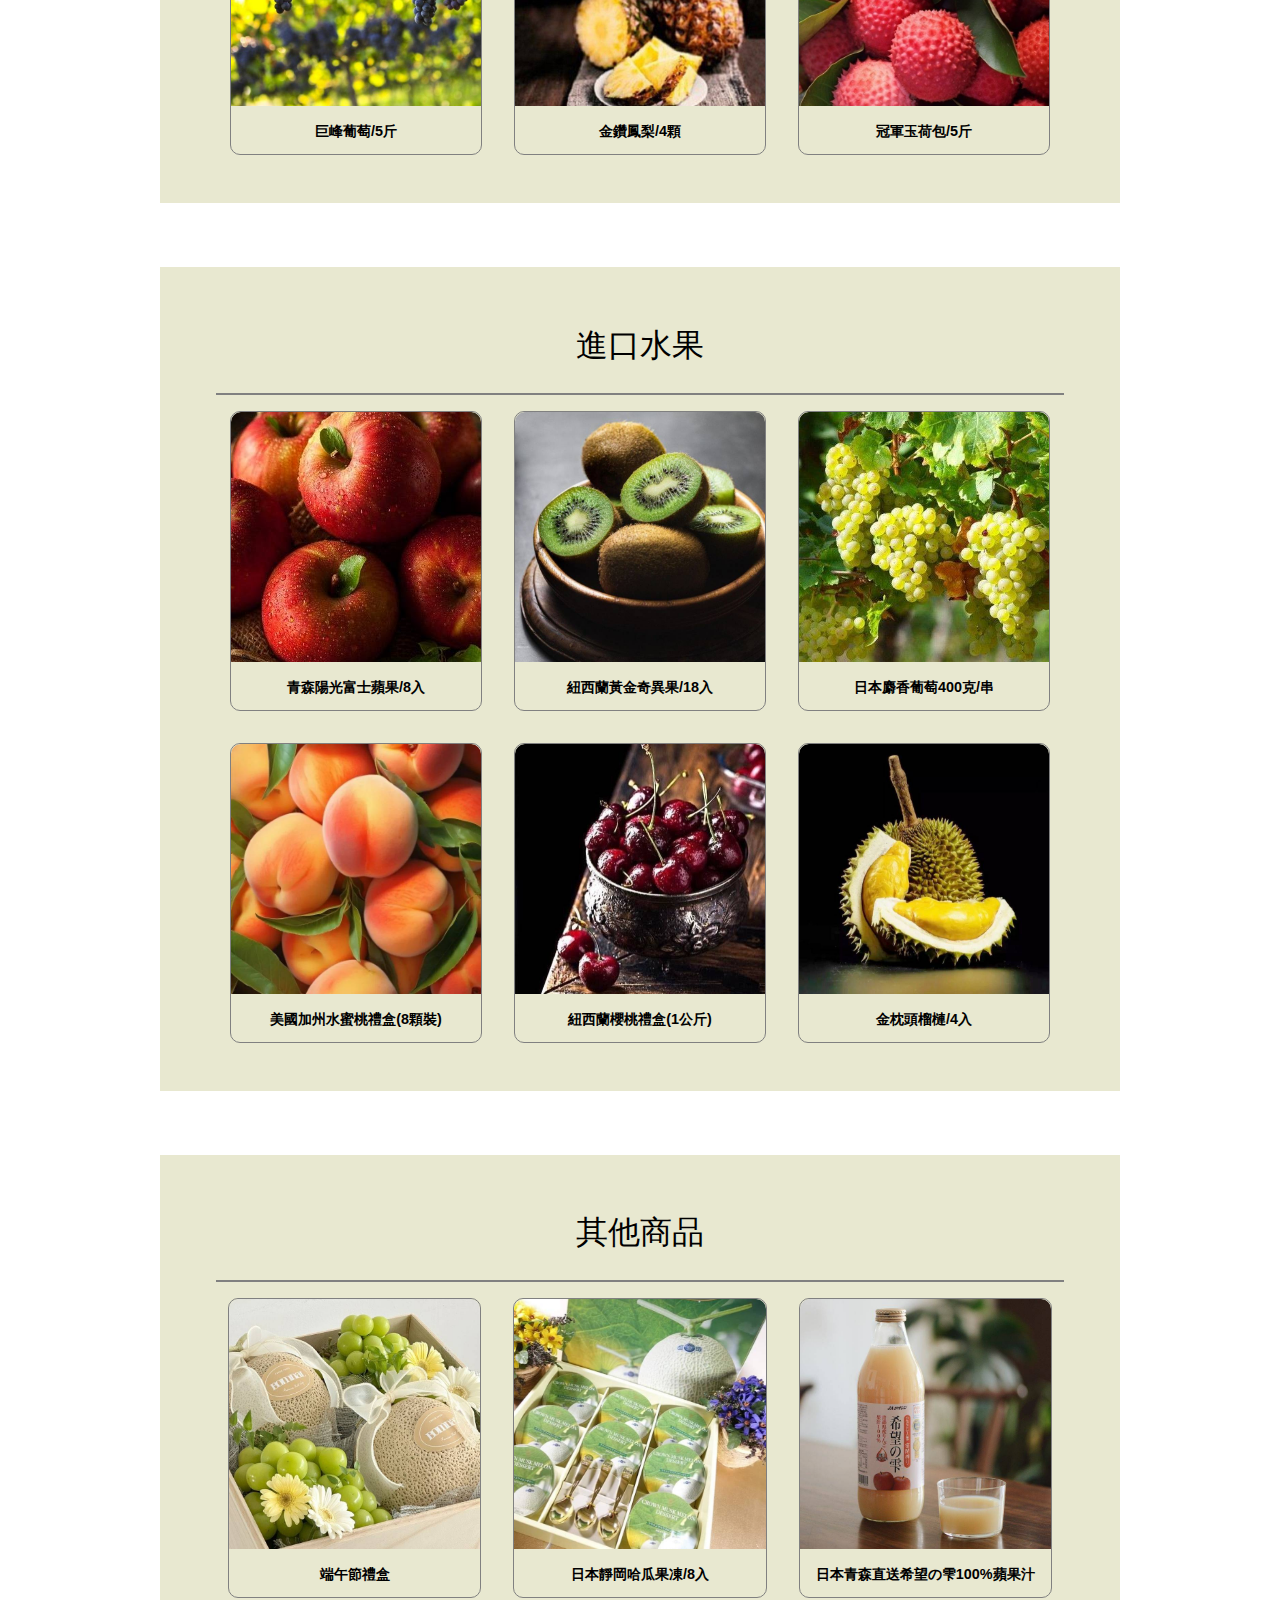
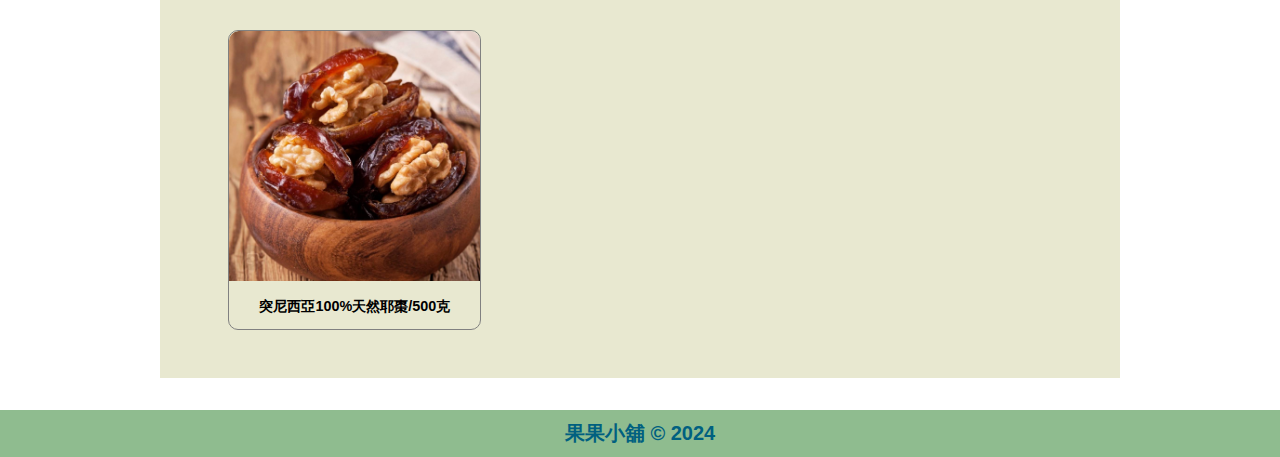
==== commit 2b717665: "Update index.html" ====
--- a/index.html
+++ b/index.html
@@ -19,7 +19,7 @@
         </div>
         <nav class="right">
             <a href="AboutUs.html">關於我們</a>
-            <a href="#allcontent">商品</a>
+            <a href="#one">商品</a>
             <a href="customerCenter.html">會員中心</a>
             <a href="cart.html">購物車</a>           
         </nav>
@@ -29,8 +29,9 @@
             <iframe id="slide" src="slide.html" frameborder="0"></iframe>
         </section>
         <section>
-            <div class="content">
-                <div class="contentTitle">國產水果</div>
+            <div id="one" class="content">
+                <h2>所有商品</h2>
+                <div id="one" class="contentTitle">國產水果</div>
                 <hr>
                 <div id="localFruits" class="detail">
                     <!-- 國產商品動態生成並插入到這裡 -->
@@ -38,7 +39,7 @@
             </div>
         </section>
         <section>
-            <div class="content">
+            <div id="two" class="content">
                 <div class="contentTitle">進口水果</div>
                 <hr>
                 <div id="importedFruits" class="detail">
@@ -47,7 +48,7 @@
             </div>
         </section>
         <section>
-            <div class="content">
+            <div id="three" class="content">
                 <div class="contentTitle">其他商品</div>
                 <hr>
                 <div id="otherProducts" class="detail">
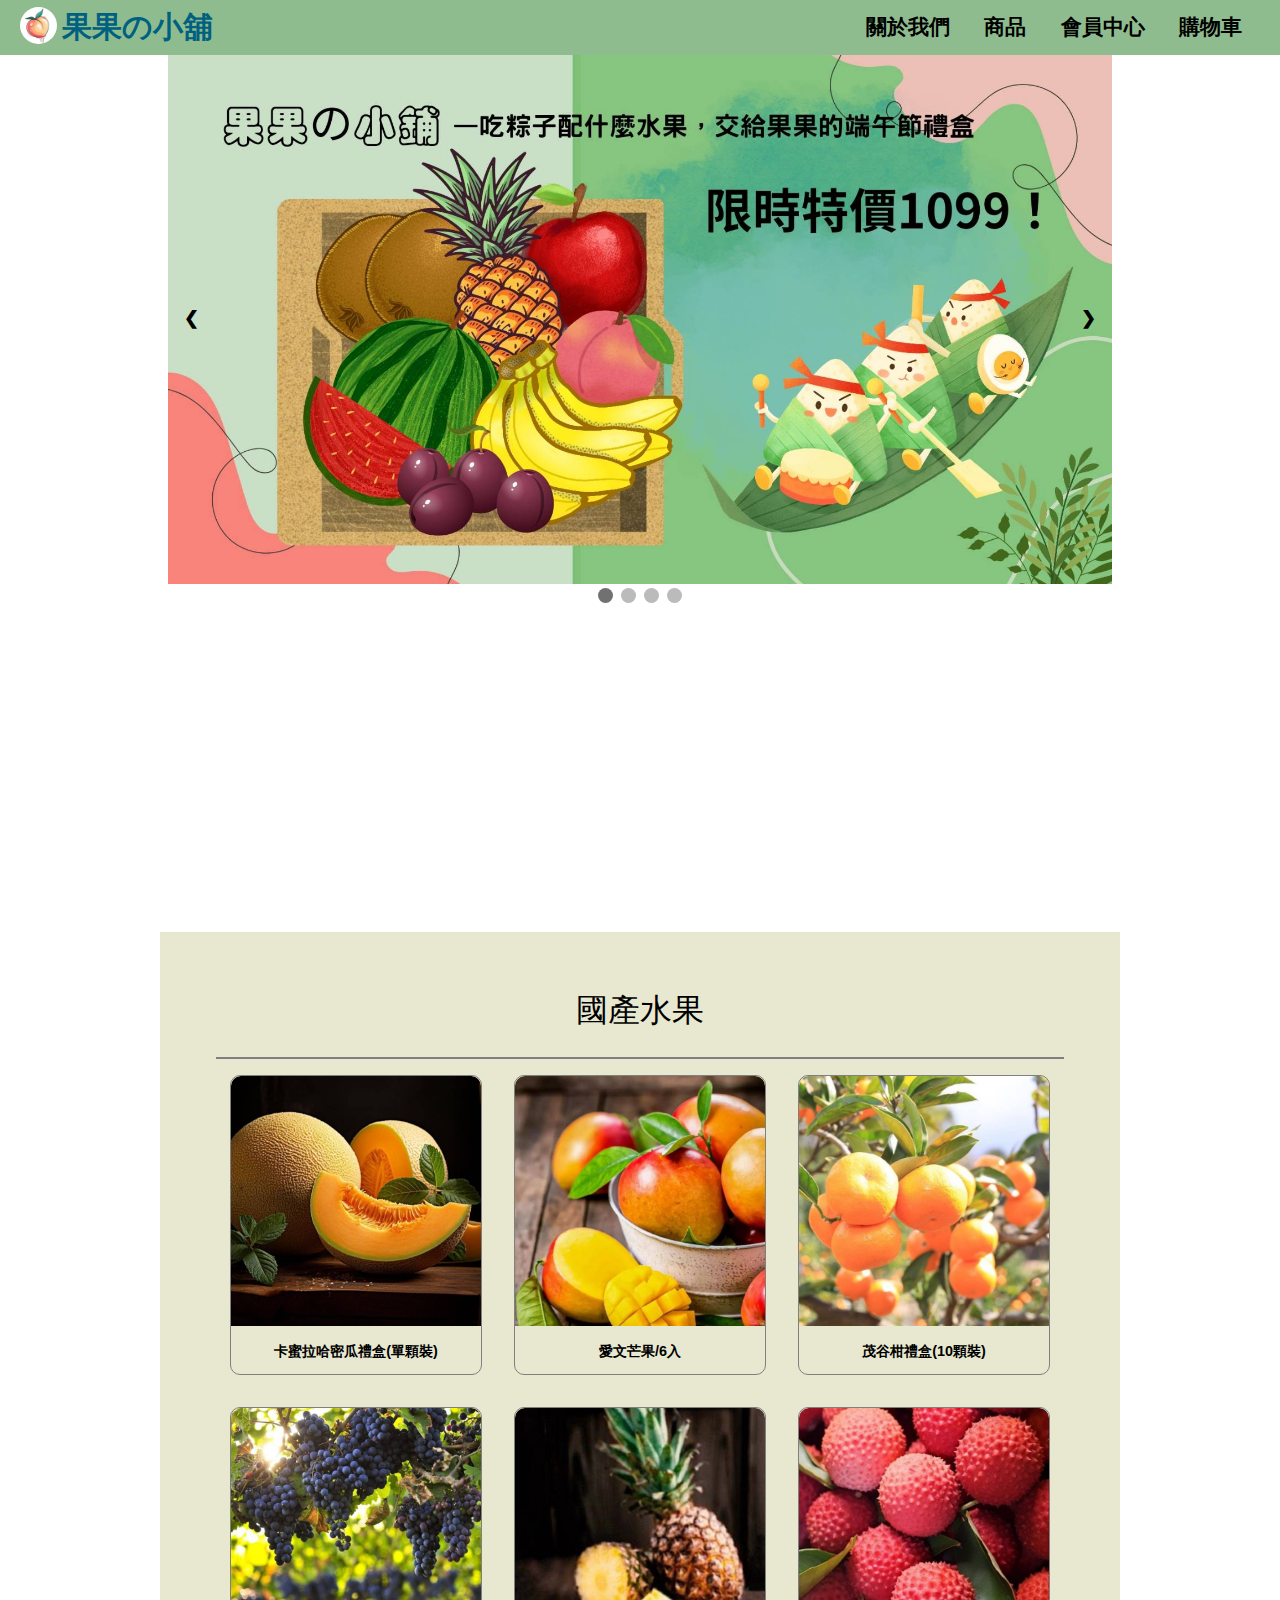
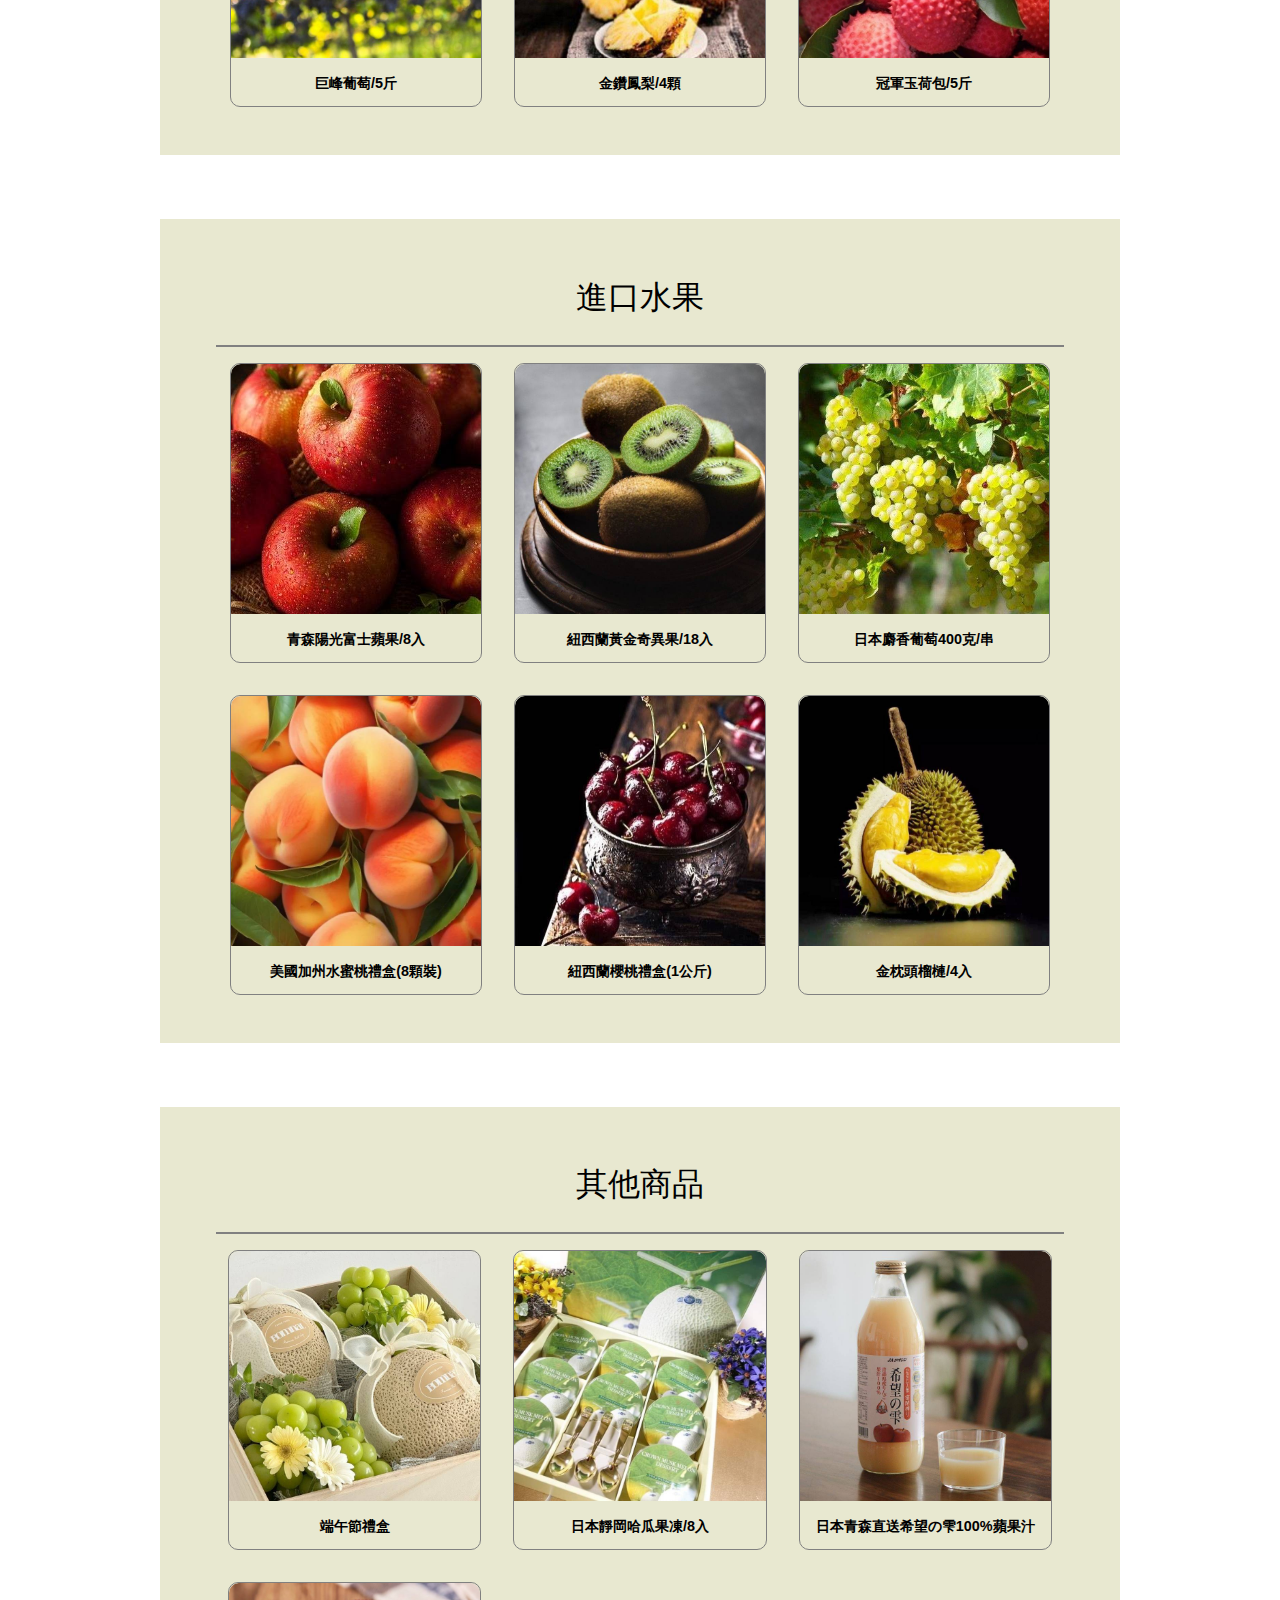
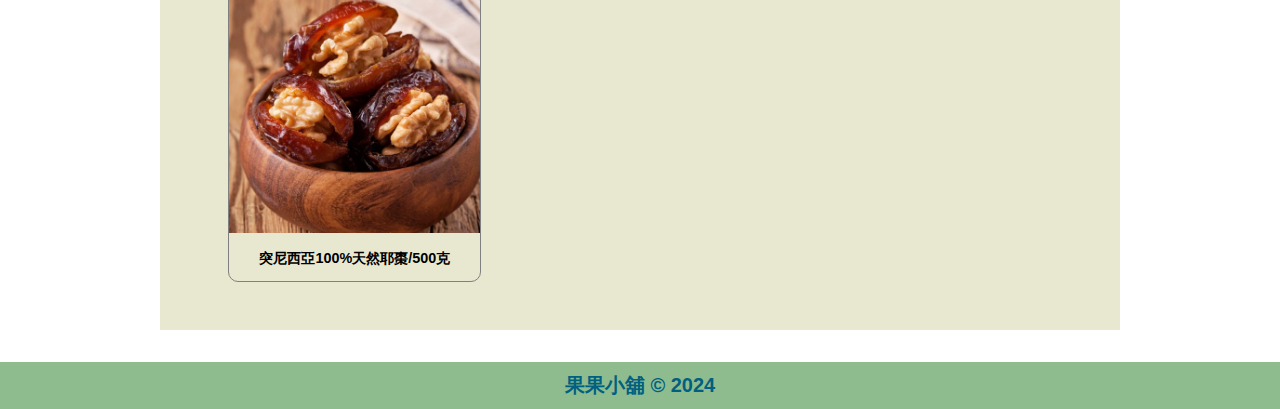
==== commit 36fd898b: "Update index.html" ====
--- a/index.html
+++ b/index.html
@@ -30,7 +30,6 @@
         </section>
         <section>
             <div id="one" class="content">
-                <h2>所有商品</h2>
                 <div id="one" class="contentTitle">國產水果</div>
                 <hr>
                 <div id="localFruits" class="detail">
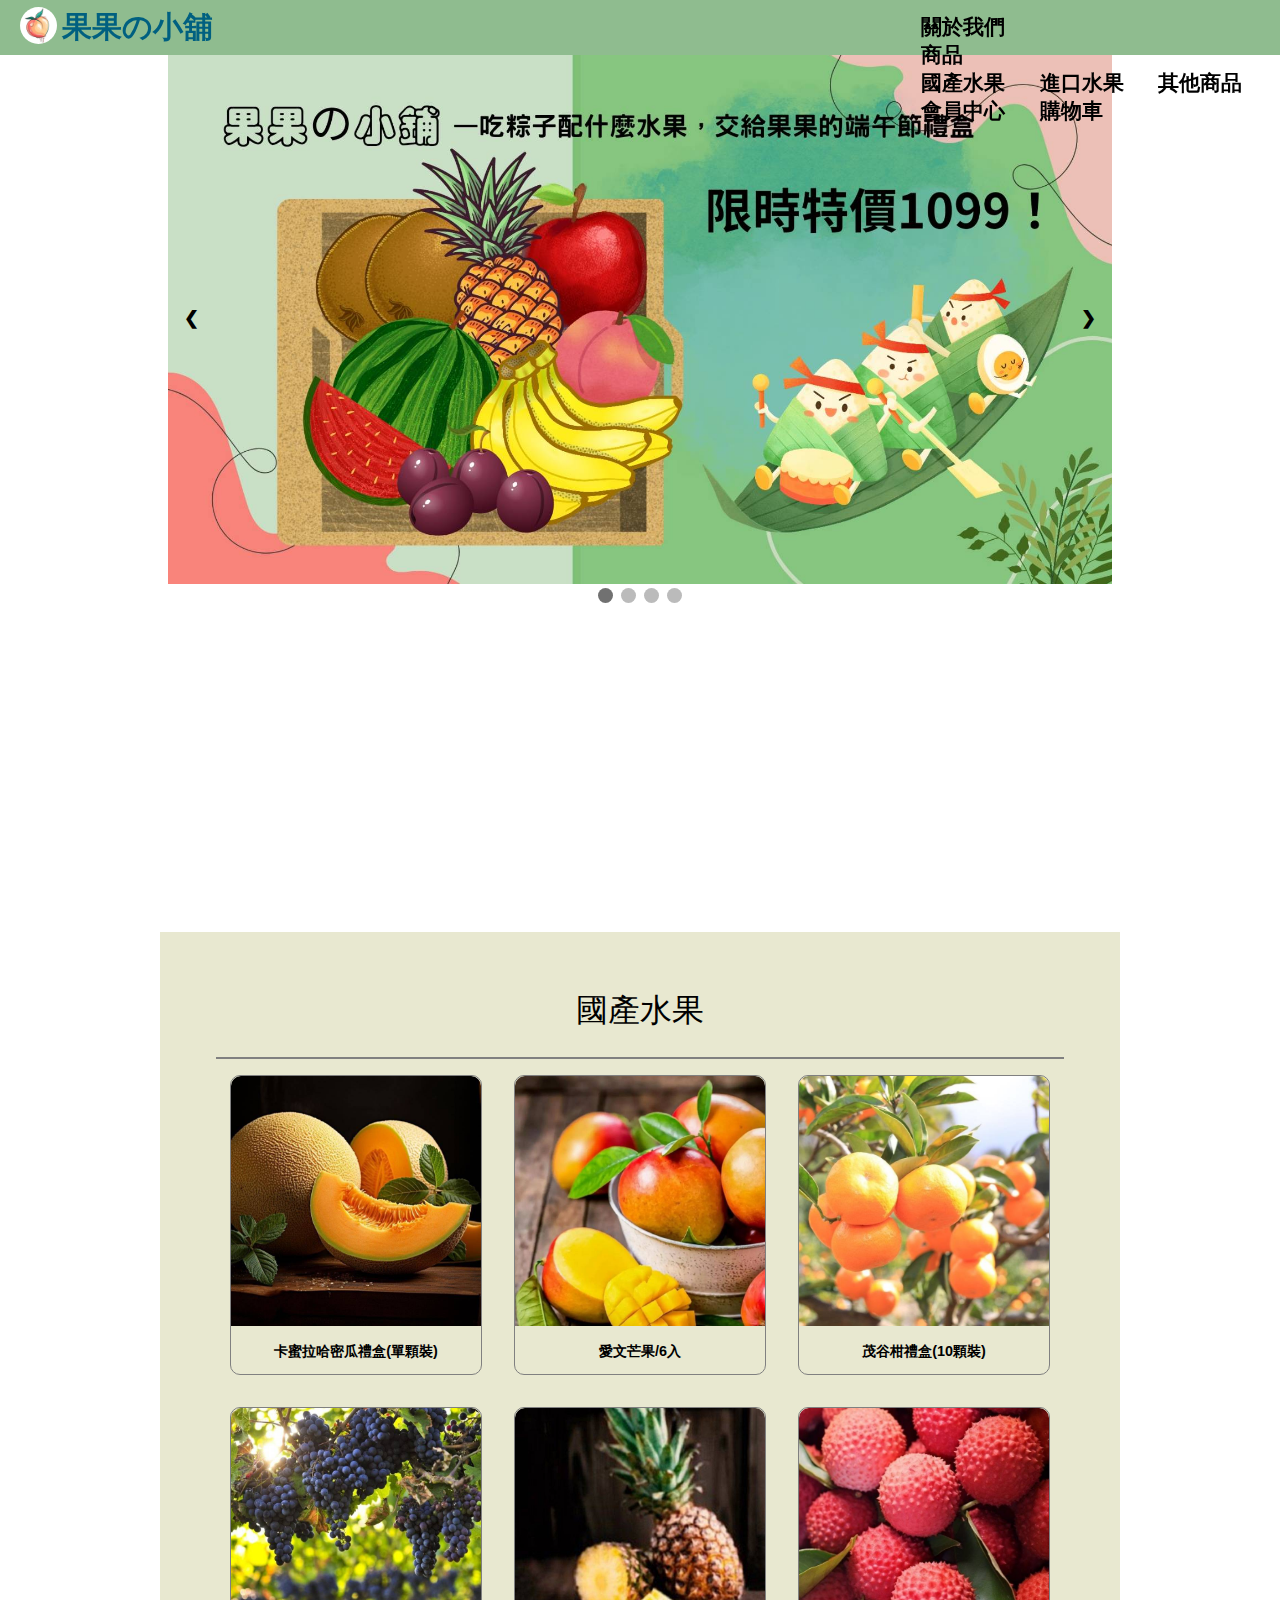
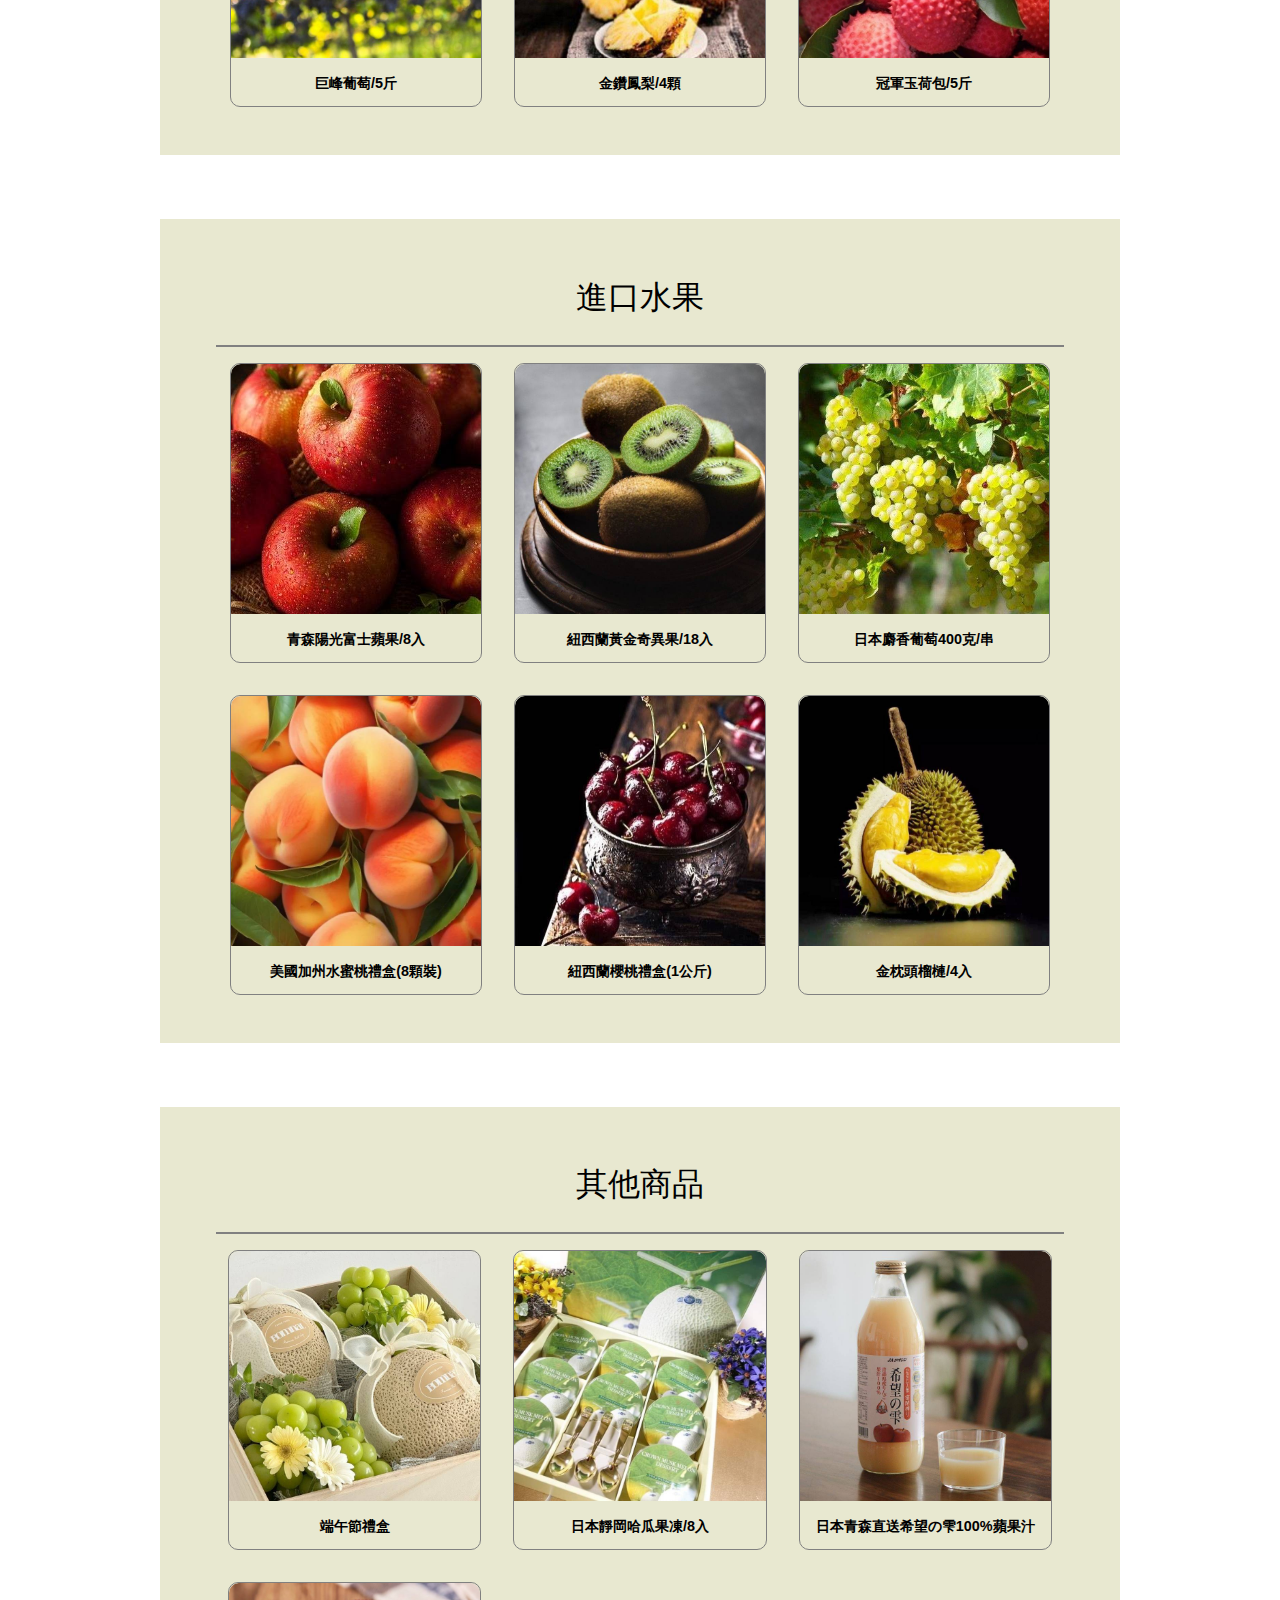
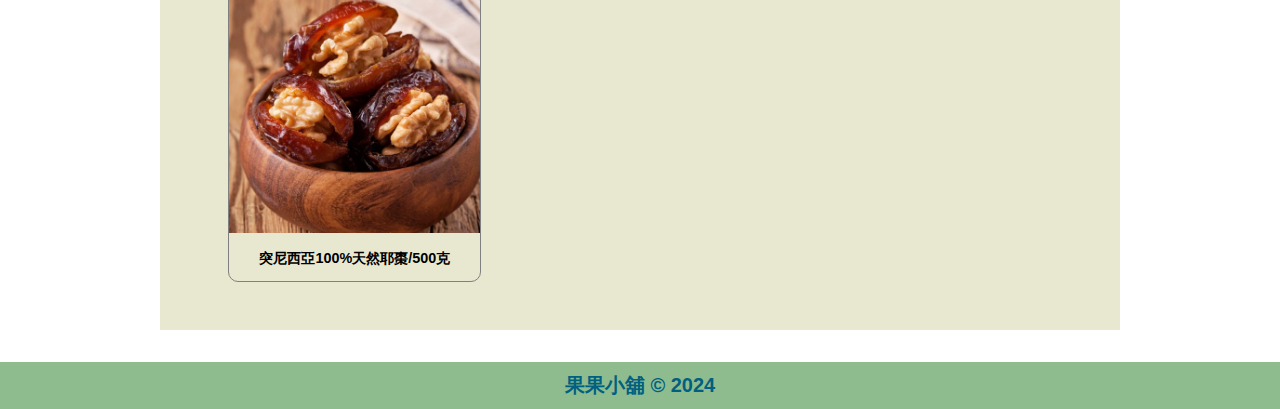
==== commit 99974d34: "Update index.html" ====
--- a/index.html
+++ b/index.html
@@ -19,9 +19,16 @@
         </div>
         <nav class="right">
             <a href="AboutUs.html">關於我們</a>
-            <a href="#one">商品</a>
-            <a href="customerCenter.html">會員中心</a>
-            <a href="cart.html">購物車</a>           
+            <div class="dropdown">
+                <a href="index.html#allcontent" class="dropbtn">商品</a>
+                <div class="dropdown-content">
+                    <a href="index.html#one">國產水果</a>
+                    <a href="index.html#two">進口水果</a>
+                    <a href="index.html#three">其他商品</a>
+                </div>
+            </div>
+            <a href="Members.html">會員中心</a>
+            <a href="Cart.html">購物車</a>
         </nav>
     </header>
     <main>
--- a/style.css
+++ b/style.css
@@ -148,6 +148,23 @@
     height: 100px;
 }
 
+/*map*/
+.map {
+    display: flex;
+    margin: 2%;
+}
+
+.mapleft {
+    text-align: right;
+    width: 50%;
+}
+
+.mapright {
+    text-align: left;
+    width: 50%;
+    margin: 3% 1%;
+}
+
 /*footer*/
 footer {
     background-color: #8fbc8f;
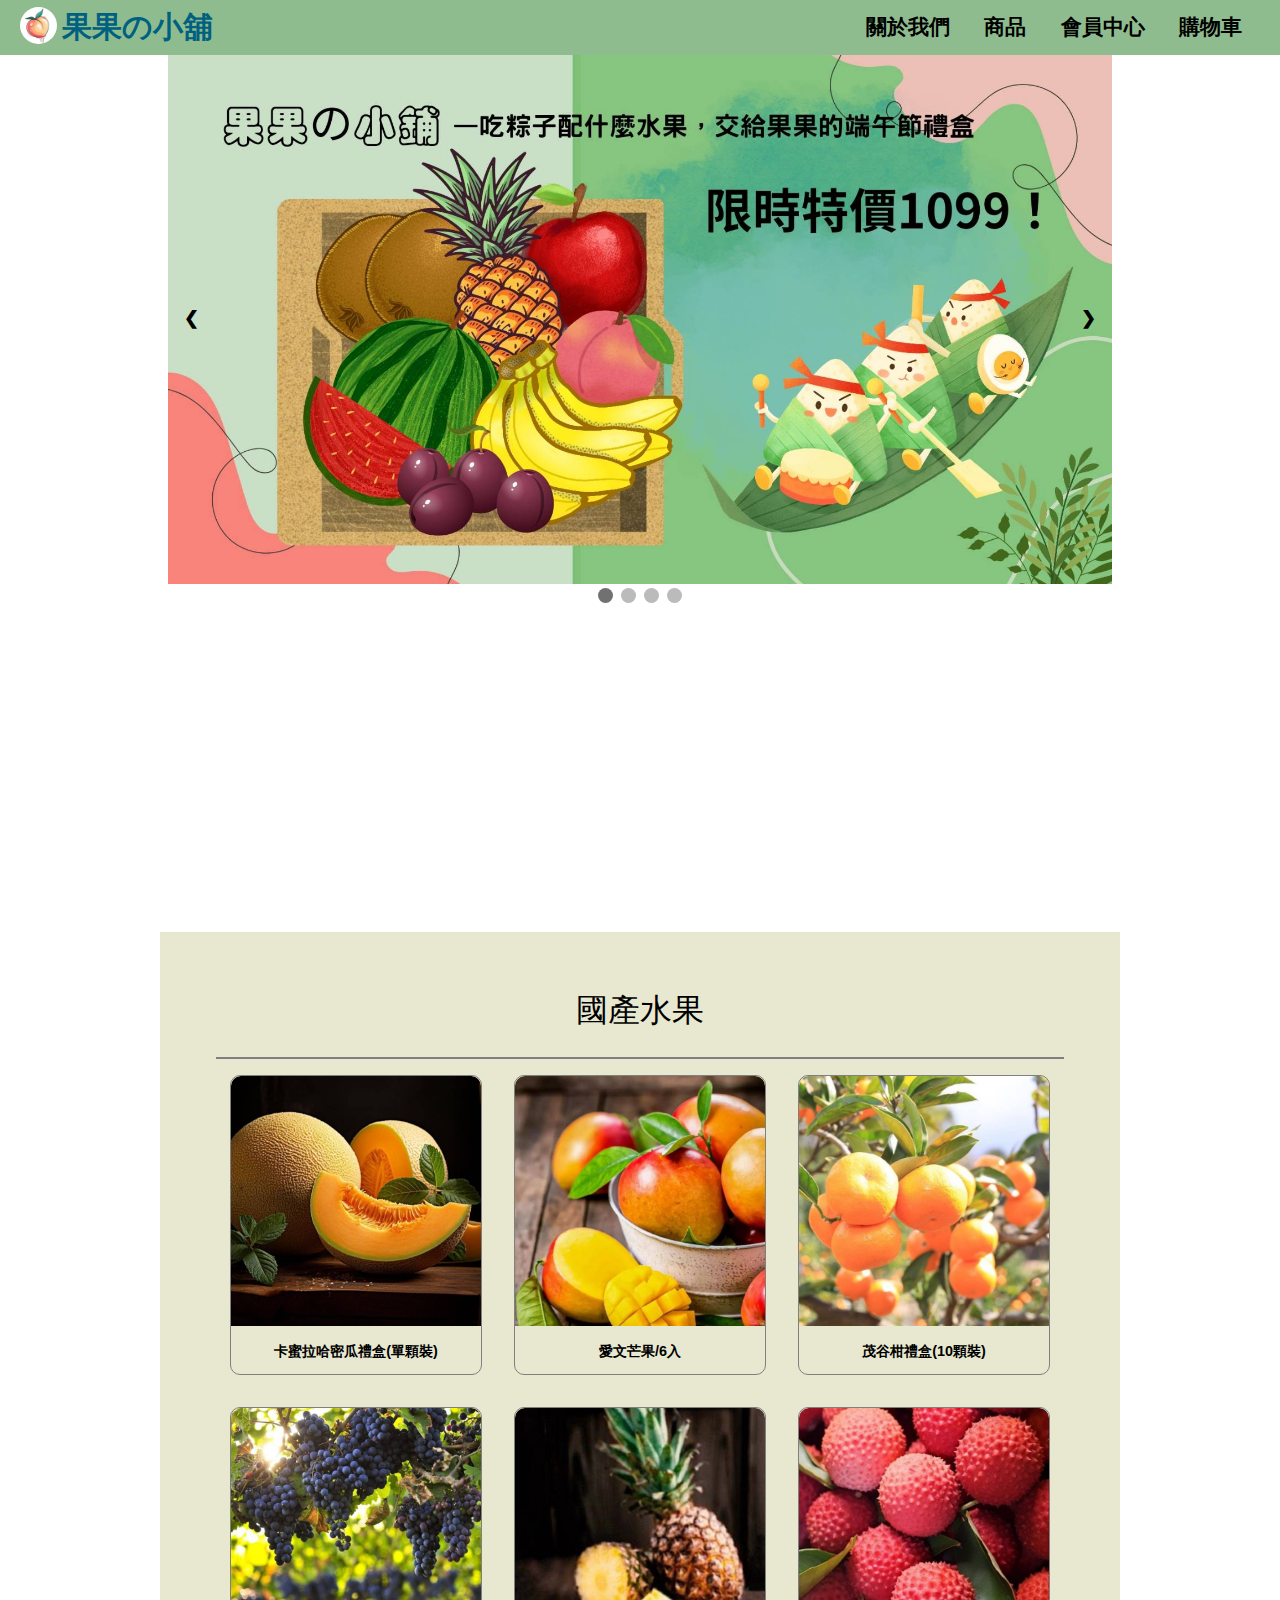
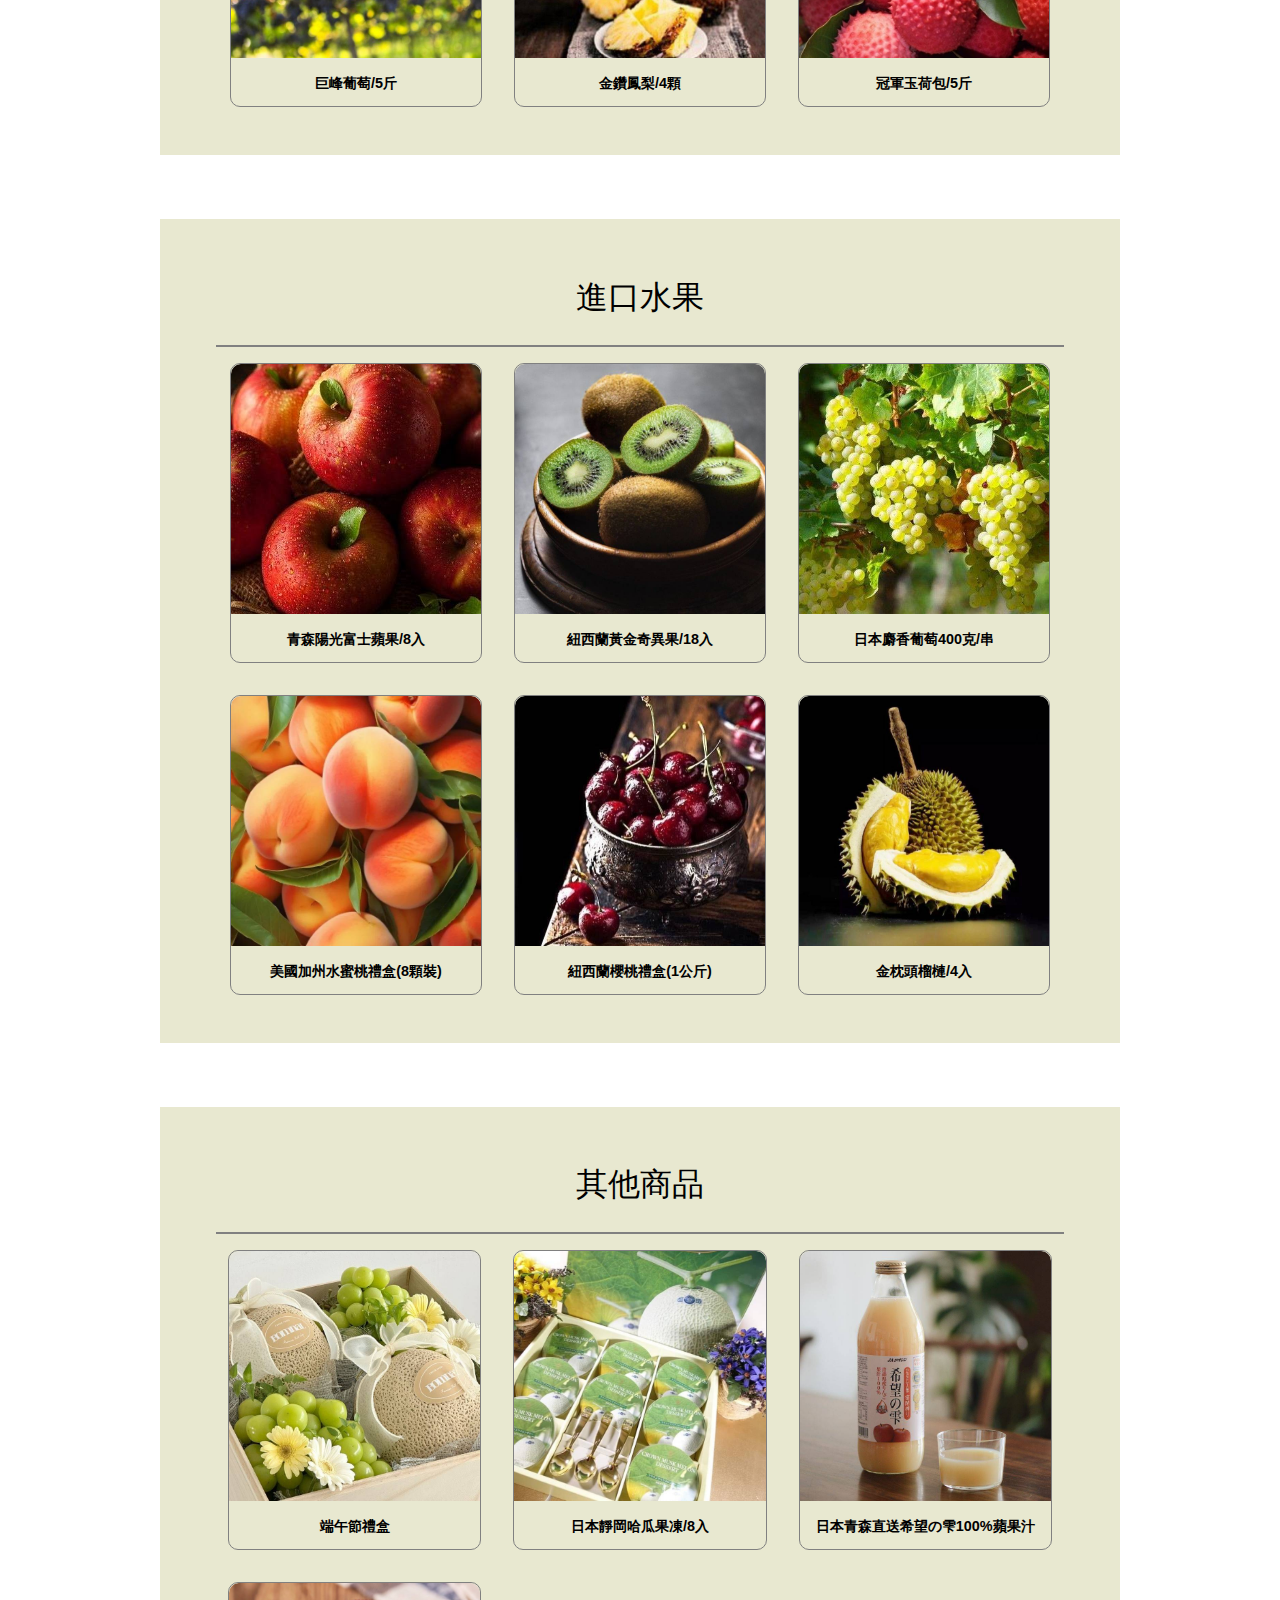
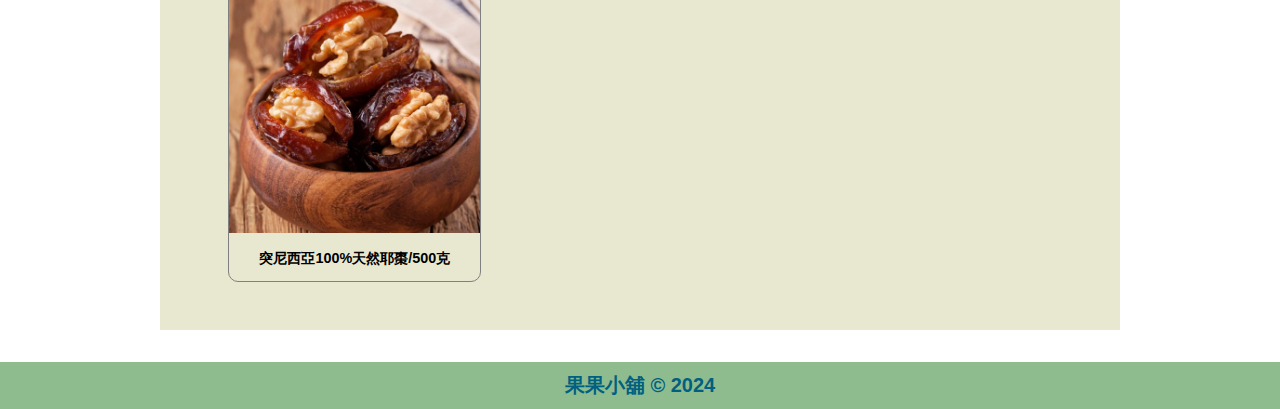
==== commit c9395151: "Update index.html" ====
--- a/index.html
+++ b/index.html
@@ -7,8 +7,8 @@
     <title>果果の小舖</title>
     <!--換logo-->
     <link rel="shortcut icon" href="images/favicon.ico" type="image/x-icon">
-    <link rel="stylesheet" href="style.css">
-    <script type="text/javascript" src="script.js"></script>
+    <link rel="stylesheet" href="css/style.css">
+    <script type="text/javascript" src="js/script.js"></script>
     <script src="https://ajax.googleapis.com/ajax/libs/jquery/3.7.1/jquery.min.js"></script>
 </head>
 <body>
--- a/css/style.css
+++ b/css/style.css
@@ -0,0 +1,409 @@
+* {
+    margin: 0%;
+    padding: 0%;
+    list-style: none;
+    font-family: sans-serif, "標楷體";
+}
+
+.left {
+    display: flex;
+    float: left;
+    margin: 7px 0px 8px 20px;
+}
+
+.left img {
+    width: 37px;
+    border-radius: 50%;
+    margin-right: 5px;
+}
+
+.name a {
+    text-decoration: none;
+    color: #006080;
+    font-weight: 600;
+    font-size: 30px;
+}
+
+.right {
+    float: right;
+    margin-right: 10px;
+}
+
+/*header*/
+.left {
+    display: flex;
+    float: left;
+    margin: 7px 0px 8px 20px;
+}
+
+.left img {
+    width: 37px;
+    border-radius: 50%;
+    margin-right: 5px;
+}
+
+.name a {
+    text-decoration: none;
+    color: #006080;
+    font-weight: 600;
+    font-size: 30px;
+}
+
+.right {
+    float: right;
+    margin-right: 10px;
+}
+
+header {
+    background-color: #8fbc8f;
+    position: fixed;
+    width: 100%;
+    height: 55px;
+}
+
+nav {
+    padding: 13px;
+}
+
+nav a {
+    text-decoration: none;
+    font-size: 21px;
+    font-weight: 600;
+    color: black;
+    padding: 18px 15px;
+}
+
+nav a:hover {
+    background-color: #008080;
+    color: #bc8f8f;
+}
+
+.dropdown {
+    position: relative;
+    display: inline-block;
+}
+
+.dropdown-content {
+    display: none;
+    position: absolute;
+    background-color: #f9f9f9;
+    min-width: 160px;
+    box-shadow: 0px 8px 16px 0px rgba(0, 0, 0, 0.2);
+    z-index: 1;
+}
+
+.dropdown-content a {
+    color: black;
+    padding: 12px 16px;
+    text-decoration: none;
+    display: block;
+}
+
+.dropdown-content a:hover {
+    background-color: #f1f1f1;
+}
+
+.dropdown:hover .dropdown-content {
+    display: block;
+}
+
+.dropdown:hover .dropbtn {
+    background-color: #008080;
+    color: #bc8f8f;
+}
+/*main*/
+section {
+    display: flex;
+    justify-content: center;
+}
+
+#container {
+    width: 100%;
+    height: 100vh;
+}
+
+#slide {
+    margin-top: 45px;
+    width: 75%;
+    height: 100%;
+    border: none;
+}
+
+.content {
+    display: grid;
+    grid-gap: 1rem;
+    grid-template-rows: auto auto;
+    width: 75%;
+    margin: 2.5% auto;
+    background: #e8e8d0;
+    padding: 3rem;
+    box-sizing: border-box;
+}
+
+.contentTitle {
+    text-align: center;
+    margin: 1%;
+    font-size: 2rem;
+}
+
+hr {
+    border: 1px solid;
+    width: 98%;
+    margin: 0 auto;
+}
+
+.detail {
+    display: grid;
+    grid-gap: 2rem;
+    grid-template-columns: 1fr 1fr 1fr;
+    grid-template-rows: 1fr 1fr;
+    width: auto;
+    margin: 0 auto;
+    padding: 0;
+}
+
+.detail>a {
+    display: flex;
+    justify-content: center;
+    align-items: center;
+    text-decoration: none;
+    width: 100%;
+}
+
+.cardItem {
+    border: 1px solid gray;
+    border-radius: 10px;
+    overflow: hidden;
+    width: 100%;
+    height: 300px;
+    box-sizing: border-box;
+    text-align: center;
+    display: flex;
+    flex-direction: column;
+    justify-content: space-between;
+    align-items: stretch;
+}
+
+.card-img-top {
+    width: 100%;
+    height: 250px;
+    object-fit: cover;
+    border-top-left-radius: 10px;
+    border-top-right-radius: 10px;
+}
+
+.card-text {
+    color: black;
+    font-weight: 600;
+    font-size: 0.9rem;
+    padding: 1rem 0;
+    overflow: hidden;
+    text-overflow: ellipsis;
+    white-space: nowrap;
+    margin: 0;
+    width: 100%;
+    height: 100px;
+}
+
+/*map*/
+.map {
+    display: flex;
+    margin: 2%;
+}
+
+.mapleft {
+    text-align: right;
+    width: 50%;
+}
+
+.mapright {
+    text-align: left;
+    width: 50%;
+    margin: 3% 1%;
+}
+
+/*footer*/
+footer {
+    background-color: #8fbc8f;
+    color: #006080;
+    font-weight: 600;
+    text-align: center;
+    font-size: 20px;
+    padding: 10px;
+}
+
+/*aboutus*/
+.alltext {
+    width: 60%;
+    align-items: center;
+    margin-top: 55px;
+}
+
+.about {
+    background-color: #e8e8d0;
+    border: 2px dashed black;
+    border-radius: 15px;
+    margin: 10px;
+    padding: 10px;
+}
+
+.abouttitle {
+    font-size: 20px;
+    font-weight: 600;
+}
+
+.abouttext {
+    background-color: #e8e8d0;
+    font-size: 17px;
+    margin-top: 2px;
+}
+
+.aboutus {
+    display: flex;
+    justify-content: center;
+    align-items: center;
+    width: 28%;
+}
+
+.pic img {
+    width: 180px;
+    border-radius: 50%;
+    margin: 10px;
+    border: 1px solid black;
+}
+
+.us {
+    font-size: 22px;
+    font-weight: 700;
+    margin: 10px 0px 9px 0px;
+}
+
+.ustext {
+    font-size: 17px;
+    font-weight: 600;
+    margin-bottom: 10px;
+}
+
+@media (min-width:600px) and (max-width:979px) {
+    * {
+        margin: 0;
+        font-size: 14px;
+    }
+
+    header {
+        height: 70px;
+        margin: 0;
+    }
+
+    #container {
+        height: 500px;
+    }
+
+    #slide {
+        height: 100%;
+        width: 75%;
+        margin-top: 80px;
+    }
+
+    nav a {
+        font-size: 18px;
+        padding: 5px;
+    }
+
+    .detail {
+        width: 90%;
+        grid-template-columns: 1fr 1fr;
+        grid-template-rows: 1fr 1fr 1fr;
+    }
+
+    #otherProducts {
+        width: 90%;
+        grid-template-columns: 1fr 1fr;
+        grid-template-rows: 1fr 1fr;
+    }
+
+    .alltext {
+        width: 80%;
+        margin-top: 90px;
+    }
+
+    #us {
+        flex-direction: column;
+        align-items: center;
+    }
+
+    .us,
+    .ustext {
+        text-align: center;
+    }
+
+    .aboutus {
+        flex-direction: column;
+        align-items: center;
+        width: 85%;
+    }
+}
+
+@media screen and (max-width:599px) {
+    * {
+        margin: 0;
+        font-size: 12px;
+    }
+
+    header {
+        height: 90px;
+        margin: 0;
+    }
+
+    #container {
+        height: 320px;
+    }
+
+    #slide {
+        height: 100%;
+        width: 75%;
+        margin-top: 100px;
+    }
+
+    nav a {
+        font-size: 16px;
+        padding: 5px;
+    }
+
+    #allcontent {
+        margin-top: 40px;
+    }
+
+    .detail {
+        width: 90%;
+        grid-template-columns: 1fr;
+        grid-template-rows: 1fr 1fr 1fr 1fr 1fr 1fr;
+    }
+
+    #otherProducts {
+        width: 90%;
+        grid-template-columns: 1fr;
+        grid-template-rows: 1fr 1fr 1fr 1fr;
+    }
+
+    .alltext {
+        width: 80%;
+        margin-top: 90px;
+    }
+
+    #us {
+        flex-direction: column;
+        align-items: center;
+    }
+
+    .us,
+    .ustext {
+        text-align: center;
+    }
+
+    .aboutus {
+        flex-direction: column;
+        align-items: center;
+        width: 85%;
+    }
+}
